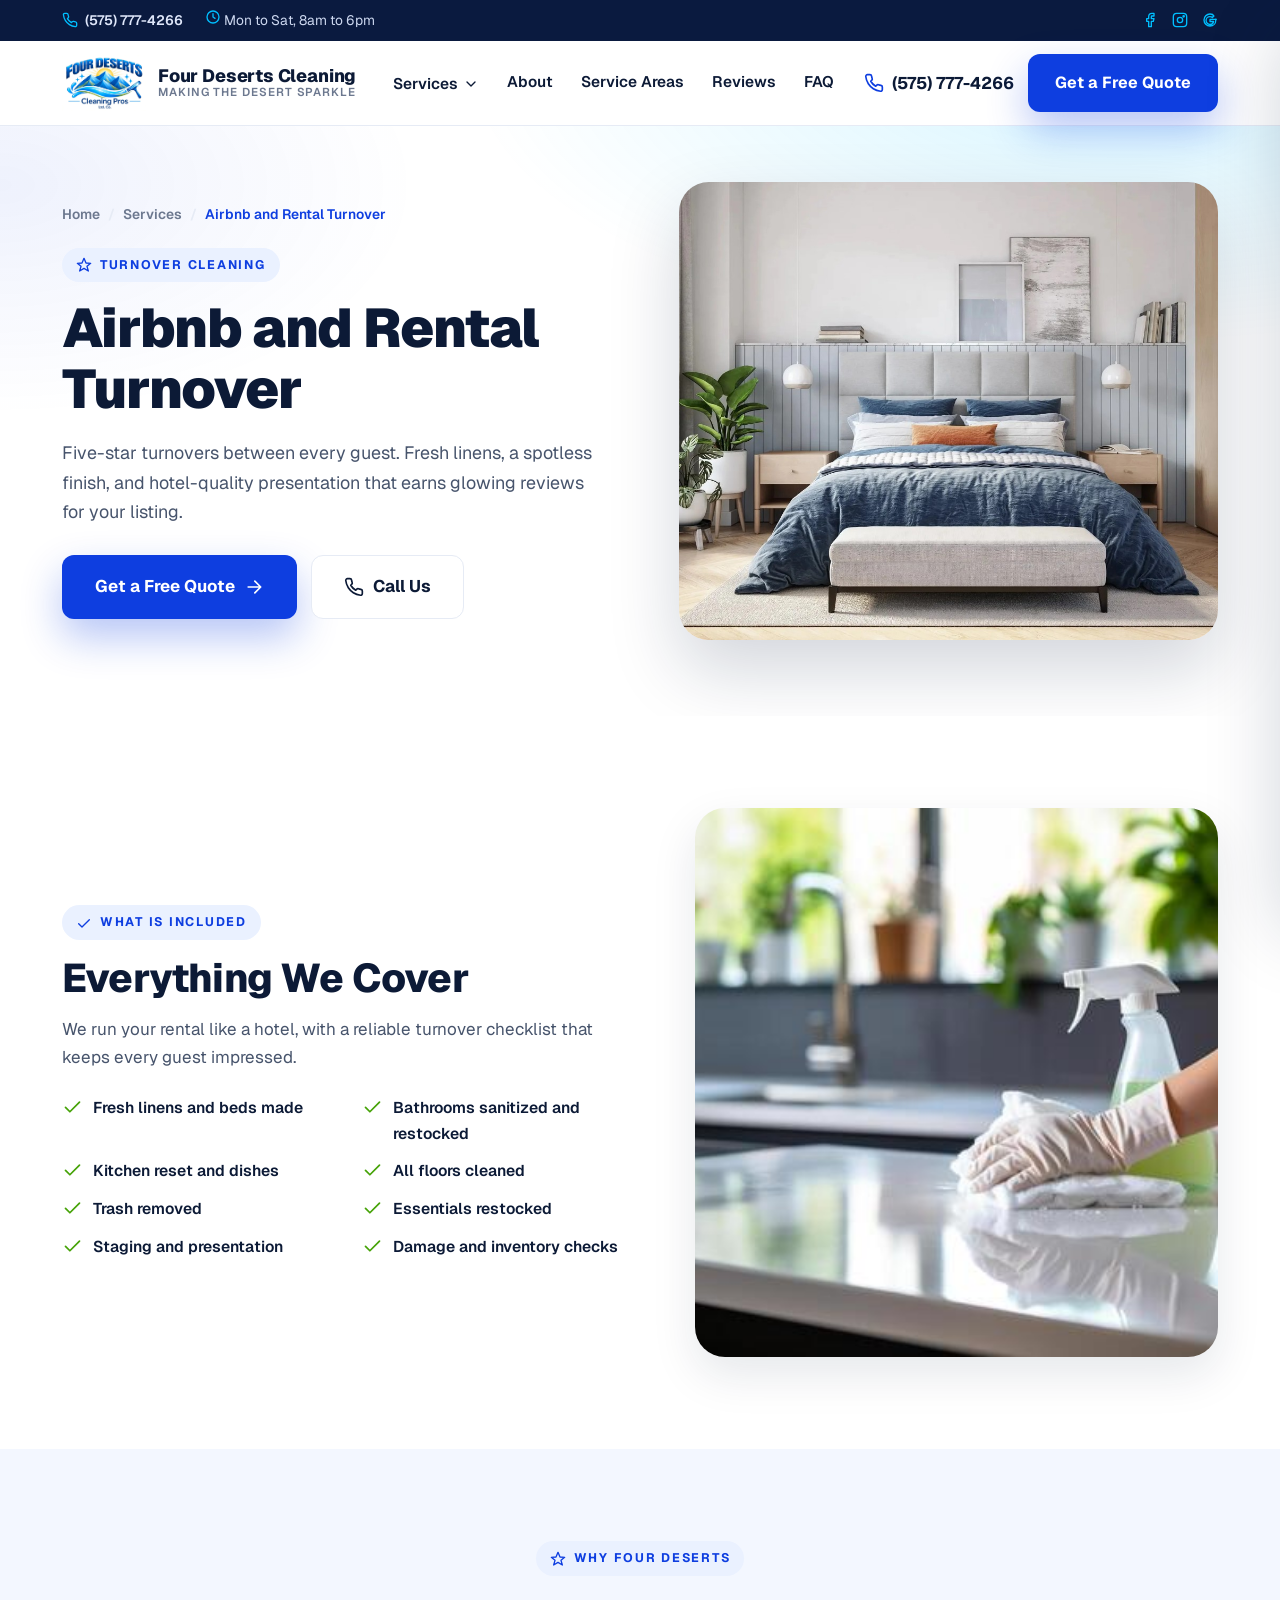
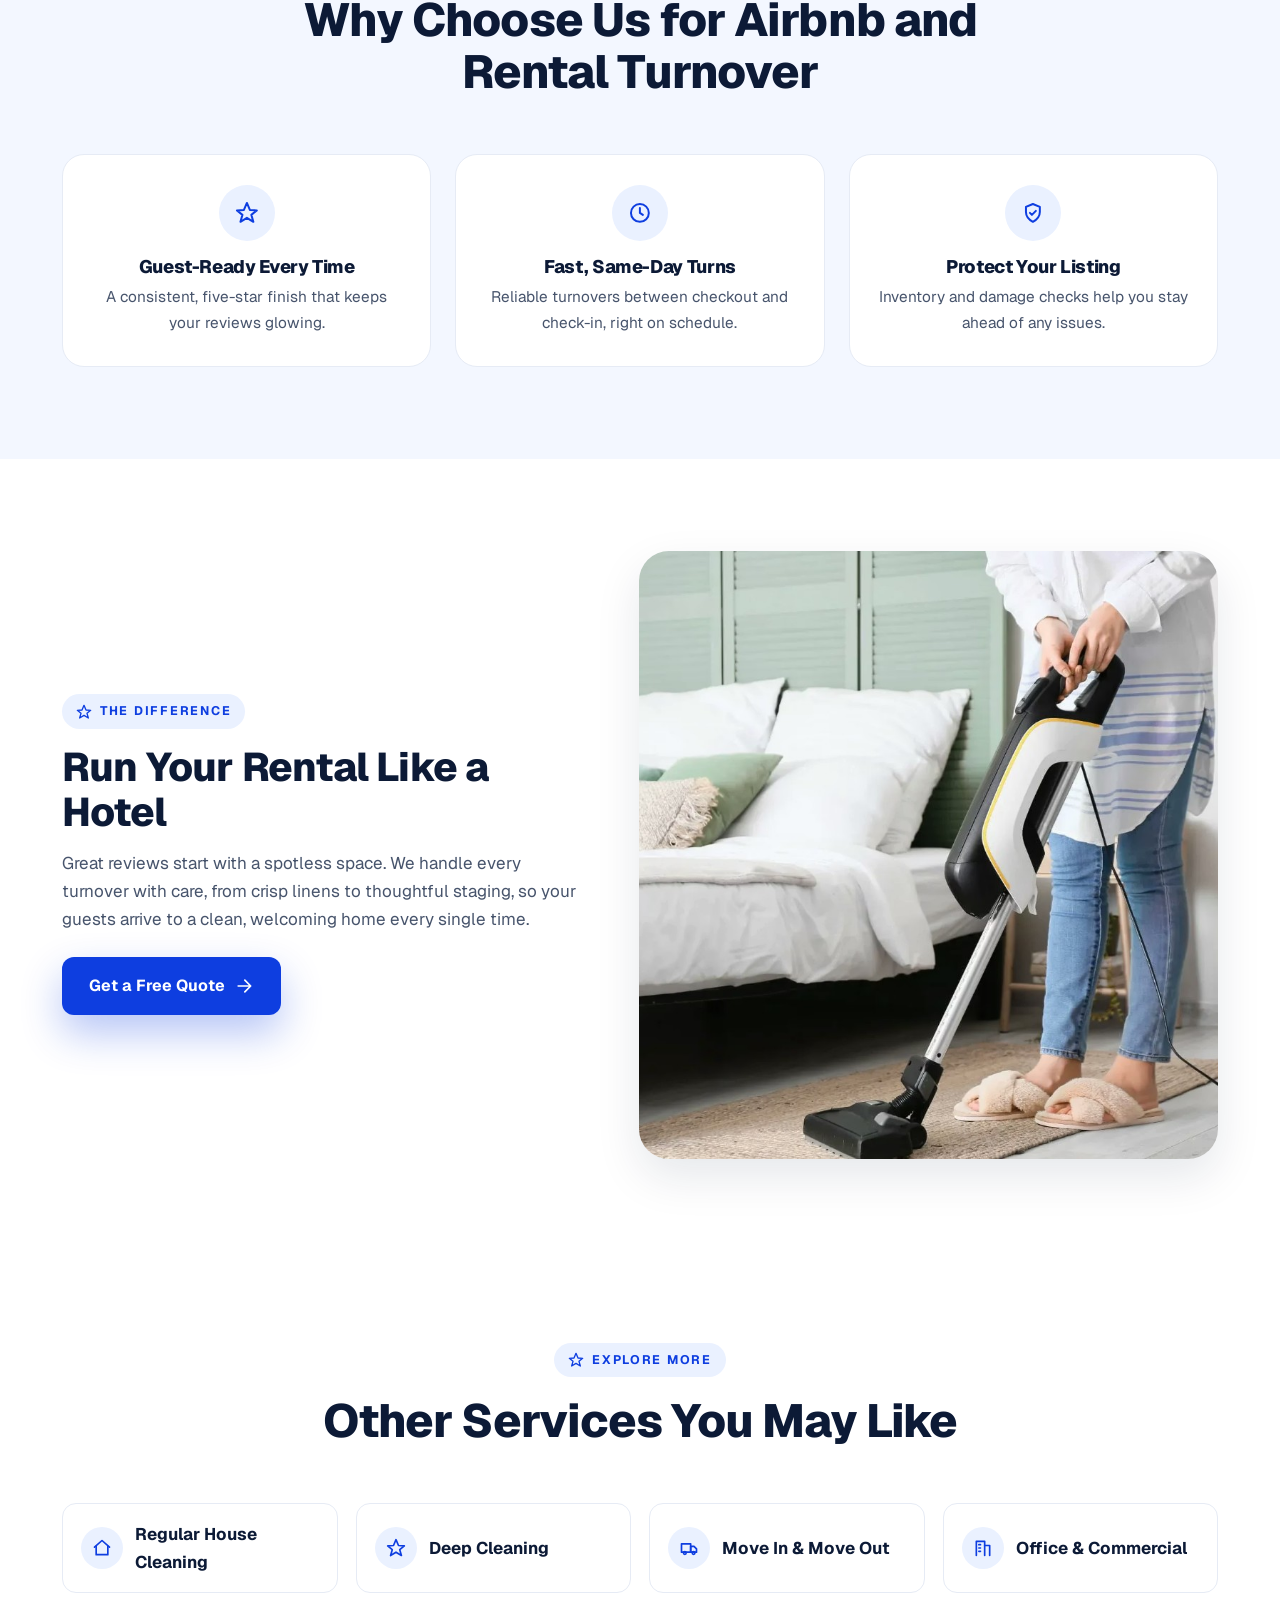
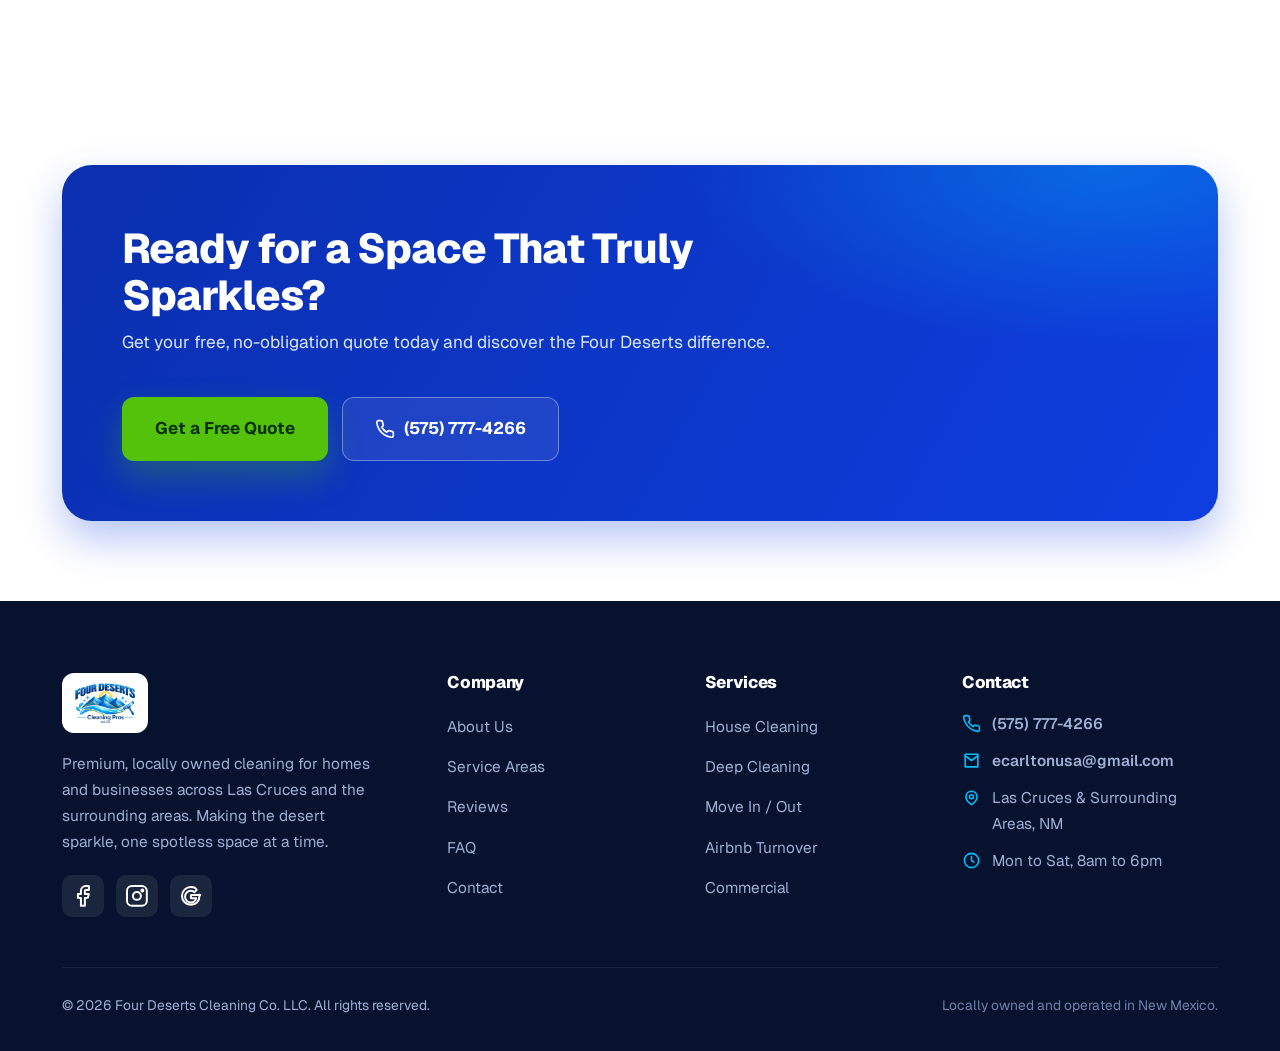
==== services/airbnb-turnover.html @ bffae796 "Add individual service pages with nav dropdown and mobile submenu" ====
<!DOCTYPE html>
<html lang="en">
<head>
  <meta charset="utf-8" />
  <meta name="viewport" content="width=device-width, initial-scale=1.0" />
  <title>Airbnb & Rental Turnover Cleaning in Las Cruces, NM | Four Deserts Cleaning Co.</title>
  <meta name="description" content="Five-star Airbnb and rental turnover cleaning in Las Cruces and surrounding areas. Fresh linens, hotel-quality finish, and fast turns. Get a free quote today." />
  <meta name="robots" content="index, follow" />
  <meta name="theme-color" content="#0e3ee0" />
  <link rel="canonical" href="https://fourdesertscleaning.com/services/airbnb-turnover.html" />

  <meta property="og:type" content="website" />
  <meta property="og:site_name" content="Four Deserts Cleaning Co. LLC" />
  <meta property="og:title" content="Airbnb and Rental Turnover | Four Deserts Cleaning Co." />
  <meta property="og:description" content="Five-star Airbnb and rental turnover cleaning in Las Cruces and surrounding areas. Fresh linens, hotel-quality finish, and fast turns. Get a free quote today." />
  <meta property="og:url" content="https://fourdesertscleaning.com/services/airbnb-turnover.html" />
  <meta property="og:image" content="https://fourdesertscleaning.com/assets/images/hero-bedroom.jpg" />
  <meta name="twitter:card" content="summary_large_image" />
  <meta name="twitter:title" content="Airbnb and Rental Turnover | Four Deserts Cleaning Co." />
  <meta name="twitter:description" content="Five-star Airbnb and rental turnover cleaning in Las Cruces and surrounding areas. Fresh linens, hotel-quality finish, and fast turns. Get a free quote today." />
  <meta name="twitter:image" content="https://fourdesertscleaning.com/assets/images/hero-bedroom.jpg" />

  <link rel="icon" type="image/jpeg" href="../assets/images/logo.jpg" />
  <link rel="apple-touch-icon" href="../assets/images/logo.jpg" />
  <link rel="preconnect" href="https://fonts.googleapis.com" />
  <link rel="preconnect" href="https://fonts.gstatic.com" crossorigin />
  <link href="https://fonts.googleapis.com/css2?family=Geist:wght@400;500;600;700;800;900&display=swap" rel="stylesheet" />
  <link rel="stylesheet" href="../assets/css/styles.css" />

  <script type="application/ld+json">
  {
    "@context": "https://schema.org",
    "@type": "Service",
    "serviceType": "Airbnb and Rental Turnover",
    "provider": {
      "@type": "HomeAndConstructionBusiness",
      "name": "Four Deserts Cleaning Co. LLC",
      "telephone": "+1-575-777-4266",
      "email": "ecarltonusa@gmail.com",
      "areaServed": "Las Cruces, NM"
    },
    "areaServed": { "@type": "City", "name": "Las Cruces" },
    "description": "Five-star Airbnb and rental turnover cleaning in Las Cruces and surrounding areas. Fresh linens, hotel-quality finish, and fast turns. Get a free quote today."
  }
  </script>
</head>

<body>
  <div class="topbar">
    <div class="container">
      <div class="topbar-left">
        <a href="tel:+15757774266" aria-label="Call Four Deserts Cleaning"><svg class="svg-icon" viewBox="0 0 24 24"><path d="M22 16.92v3a2 2 0 0 1-2.18 2 19.79 19.79 0 0 1-8.63-3.07 19.5 19.5 0 0 1-6-6 19.79 19.79 0 0 1-3.07-8.67A2 2 0 0 1 4.11 2h3a2 2 0 0 1 2 1.72c.13.96.36 1.9.7 2.81a2 2 0 0 1-.45 2.11L8.09 9.91a16 16 0 0 0 6 6l1.27-1.27a2 2 0 0 1 2.11-.45c.9.34 1.85.57 2.81.7A2 2 0 0 1 22 16.92z"/></svg><span>(575) 777-4266</span></a>
        <span class="topbar-hours"><svg class="svg-icon" viewBox="0 0 24 24"><circle cx="12" cy="12" r="9"/><path d="M12 7v5l3 2"/></svg> Mon to Sat, 8am to 6pm</span>
      </div>
      <div class="topbar-socials">
        <a href="https://www.facebook.com/" target="_blank" rel="noopener" aria-label="Facebook"><svg class="svg-icon" fill="currentColor" stroke="none" viewBox="0 0 24 24"><path d="M18 2h-3a5 5 0 0 0-5 5v3H7v4h3v8h4v-8h3l1-4h-4V7a1 1 0 0 1 1-1h3z"/></svg></a>
        <a href="https://www.instagram.com/" target="_blank" rel="noopener" aria-label="Instagram"><svg class="svg-icon" viewBox="0 0 24 24" fill="currentColor" stroke="none"><rect x="2" y="2" width="20" height="20" rx="5" fill="none" stroke="currentColor"/><circle cx="12" cy="12" r="4" fill="none" stroke="currentColor"/><circle cx="17.5" cy="6.5" r="1"/></svg></a>
        <a href="https://www.google.com/" target="_blank" rel="noopener" aria-label="Google"><svg class="svg-icon" viewBox="0 0 24 24" fill="currentColor" stroke="none"><path d="M21.35 11.1H12v3.2h5.35c-.25 1.5-1.75 4.4-5.35 4.4a5.9 5.9 0 0 1 0-11.8c1.7 0 2.85.72 3.5 1.35l2.4-2.3C16.9 3.9 14.7 3 12 3a9 9 0 1 0 0 18c5.2 0 8.65-3.65 8.65-8.8 0-.6-.07-1.05-.15-1.5z"/></svg></a>
      </div>
    </div>
  </div>

  <header class="header">
    <div class="container">
      <a href="../index.html" class="brand" aria-label="Four Deserts Cleaning Co. home">
        <img src="../assets/images/logo.jpg" alt="Four Deserts Cleaning Co. logo" />
        <span class="brand-text">
          <strong>Four Deserts Cleaning</strong>
          <span>Making the Desert Sparkle</span>
        </span>
      </a>
      <nav class="nav" aria-label="Primary">
        <div class="nav-links">
          <div class="nav-item has-dropdown">
            <button class="nav-dd-toggle" aria-haspopup="true" aria-expanded="false">Services <svg class="svg-icon" viewBox="0 0 24 24"><path d="m6 9 6 6 6-6"/></svg></button>
            <div class="nav-dropdown" role="menu">
              <a href="house-cleaning.html"><span class="dd-ic"><svg class="svg-icon" viewBox="0 0 24 24"><path d="M3 11l9-8 9 8"/><path d="M5 10v10h14V10"/></svg></span>Regular House Cleaning</a>
              <a href="deep-cleaning.html"><span class="dd-ic"><svg class="svg-icon" viewBox="0 0 24 24"><path d="M12 2 15 9l7 .5-5.5 4.5 2 7L12 17l-6.5 4 2-7L2 9.5 9 9z"/></svg></span>Deep Cleaning</a>
              <a href="move-in-out.html"><span class="dd-ic"><svg class="svg-icon" viewBox="0 0 24 24"><path d="M3 7h11v10H3z"/><path d="M14 10h4l3 3v4h-7z"/><circle cx="7" cy="18" r="1.6"/><circle cx="17.5" cy="18" r="1.6"/></svg></span>Move In &amp; Move Out</a>
              <a href="commercial-cleaning.html"><span class="dd-ic"><svg class="svg-icon" viewBox="0 0 24 24"><path d="M4 21V4h10v17"/><path d="M14 9h6v12"/><path d="M7 8h2M7 12h2M7 16h2"/></svg></span>Office &amp; Commercial</a>
              <a href="airbnb-turnover.html"><span class="dd-ic"><svg class="svg-icon" viewBox="0 0 24 24"><circle cx="8" cy="8" r="4"/><path d="m11 11 9 9"/><path d="m16 16 2-2 3 3-2 2z"/></svg></span>Airbnb &amp; Rental Turnover</a>
              <a href="janitorial.html"><span class="dd-ic"><svg class="svg-icon" viewBox="0 0 24 24"><path d="M10 2h4v5h-4z"/><path d="M9 7h6l1 6H8z"/><path d="M8 13h8v9H8z"/></svg></span>Janitorial Services</a>
              <a href="post-construction.html"><span class="dd-ic"><svg class="svg-icon" viewBox="0 0 24 24"><path d="M3 21h18"/><path d="M5 21V10l7-4 7 4v11"/><path d="M9 21v-6h6v6"/></svg></span>Post-Construction</a>
              <a href="../index.html#services" class="dd-all">View All Services <svg class="svg-icon" viewBox="0 0 24 24"><path d="M5 12h14M13 5l7 7-7 7"/></svg></a>
            </div>
          </div>
          <a href="../index.html#about">About</a>
          <a href="../index.html#areas">Service Areas</a>
          <a href="../index.html#reviews">Reviews</a>
          <a href="../index.html#faq">FAQ</a>
        </div>
        <div class="nav-cta">
          <a href="tel:+15757774266" class="nav-phone"><svg class="svg-icon" viewBox="0 0 24 24"><path d="M22 16.92v3a2 2 0 0 1-2.18 2 19.79 19.79 0 0 1-8.63-3.07 19.5 19.5 0 0 1-6-6 19.79 19.79 0 0 1-3.07-8.67A2 2 0 0 1 4.11 2h3a2 2 0 0 1 2 1.72c.13.96.36 1.9.7 2.81a2 2 0 0 1-.45 2.11L8.09 9.91a16 16 0 0 0 6 6l1.27-1.27a2 2 0 0 1 2.11-.45c.9.34 1.85.57 2.81.7A2 2 0 0 1 22 16.92z"/></svg> (575) 777-4266</a>
          <a href="../index.html#contact" class="btn btn-primary">Get a Free Quote</a>
          <button class="menu-toggle" id="menuToggle" aria-label="Open menu" aria-expanded="false"><svg class="svg-icon" viewBox="0 0 24 24"><path d="M3 6h18M3 12h18M3 18h18"/></svg></button>
        </div>
      </nav>
    </div>
  </header>

  <div class="drawer-backdrop" id="drawerBackdrop"></div>
  <aside class="drawer" id="drawer" aria-label="Mobile navigation">
    <div class="drawer-head">
      <span class="brand-text"><strong>Four Deserts</strong><span>Cleaning Co.</span></span>
      <button class="drawer-close" id="drawerClose" aria-label="Close menu"><svg class="svg-icon" viewBox="0 0 24 24"><path d="M18 6 6 18M6 6l12 12"/></svg></button>
    </div>
    <div class="drawer-group">
      <button class="drawer-sub-toggle" aria-expanded="false">Services <svg class="svg-icon" viewBox="0 0 24 24"><path d="m6 9 6 6 6-6"/></svg></button>
      <div class="drawer-sub">
        <a href="house-cleaning.html">Regular House Cleaning</a>
        <a href="deep-cleaning.html">Deep Cleaning</a>
        <a href="move-in-out.html">Move In &amp; Move Out</a>
        <a href="commercial-cleaning.html">Office &amp; Commercial</a>
        <a href="airbnb-turnover.html">Airbnb &amp; Rental Turnover</a>
        <a href="janitorial.html">Janitorial Services</a>
        <a href="post-construction.html">Post-Construction</a>
        <a href="../index.html#services">View All Services</a>
      </div>
    </div>
    <a class="drawer-link" href="../index.html#about">About Us</a>
    <a class="drawer-link" href="../index.html#areas">Service Areas</a>
    <a class="drawer-link" href="../index.html#reviews">Reviews</a>
    <a class="drawer-link" href="../index.html#faq">FAQ</a>
    <a class="drawer-link" href="../index.html#contact">Contact</a>
    <a href="../index.html#contact" class="btn btn-primary drawer-link-cta">Get a Free Quote</a>
    <div class="drawer-contact">Call us anytime:<br /><a href="tel:+15757774266">(575) 777-4266</a></div>
  </aside>

  <section class="svc-hero">
    <div class="container svc-hero-grid">
      <div class="svc-hero-copy reveal">
        <nav class="breadcrumb" aria-label="Breadcrumb">
          <a href="../index.html">Home</a>
          <span class="sep">/</span>
          <a href="../index.html#services">Services</a>
          <span class="sep">/</span>
          <span class="current">Airbnb and Rental Turnover</span>
        </nav>
        <span class="eyebrow"><svg class="svg-icon" viewBox="0 0 24 24"><path d="M12 2 15 9l7 .5-5.5 4.5 2 7L12 17l-6.5 4 2-7L2 9.5 9 9z"/></svg> Turnover Cleaning</span>
        <h1>Airbnb and Rental Turnover</h1>
        <p class="lead">Five-star turnovers between every guest. Fresh linens, a spotless finish, and hotel-quality presentation that earns glowing reviews for your listing.</p>
        <div class="svc-hero-actions">
          <a href="../index.html#contact" class="btn btn-primary btn-lg">Get a Free Quote <svg class="svg-icon" viewBox="0 0 24 24"><path d="M5 12h14M13 5l7 7-7 7"/></svg></a>
          <a href="tel:+15757774266" class="btn btn-ghost btn-lg"><svg class="svg-icon" viewBox="0 0 24 24"><path d="M22 16.92v3a2 2 0 0 1-2.18 2 19.79 19.79 0 0 1-8.63-3.07 19.5 19.5 0 0 1-6-6 19.79 19.79 0 0 1-3.07-8.67A2 2 0 0 1 4.11 2h3a2 2 0 0 1 2 1.72c.13.96.36 1.9.7 2.81a2 2 0 0 1-.45 2.11L8.09 9.91a16 16 0 0 0 6 6l1.27-1.27a2 2 0 0 1 2.11-.45c.9.34 1.85.57 2.81.7A2 2 0 0 1 22 16.92z"/></svg> Call Us</a>
        </div>
      </div>
      <div class="svc-hero-media reveal">
        <span class="hero-glow" aria-hidden="true"></span>
        <img src="../assets/images/hero-bedroom.jpg" alt="Guest-ready bedroom with fresh linens" width="720" height="600" />
      </div>
    </div>
  </section>

  <section class="section">
    <div class="container included-grid">
      <div class="included-copy reveal">
        <span class="eyebrow"><svg class="svg-icon" viewBox="0 0 24 24"><path d="M20 7 9 18l-5-5"/></svg> What Is Included</span>
        <h2>Everything We Cover</h2>
        <p>We run your rental like a hotel, with a reliable turnover checklist that keeps every guest impressed.</p>
        <ul class="checklist">
            <li><svg class="svg-icon" viewBox="0 0 24 24"><path d="M20 7 9 18l-5-5"/></svg>Fresh linens and beds made</li>
            <li><svg class="svg-icon" viewBox="0 0 24 24"><path d="M20 7 9 18l-5-5"/></svg>Bathrooms sanitized and restocked</li>
            <li><svg class="svg-icon" viewBox="0 0 24 24"><path d="M20 7 9 18l-5-5"/></svg>Kitchen reset and dishes</li>
            <li><svg class="svg-icon" viewBox="0 0 24 24"><path d="M20 7 9 18l-5-5"/></svg>All floors cleaned</li>
            <li><svg class="svg-icon" viewBox="0 0 24 24"><path d="M20 7 9 18l-5-5"/></svg>Trash removed</li>
            <li><svg class="svg-icon" viewBox="0 0 24 24"><path d="M20 7 9 18l-5-5"/></svg>Essentials restocked</li>
            <li><svg class="svg-icon" viewBox="0 0 24 24"><path d="M20 7 9 18l-5-5"/></svg>Staging and presentation</li>
            <li><svg class="svg-icon" viewBox="0 0 24 24"><path d="M20 7 9 18l-5-5"/></svg>Damage and inventory checks</li>
        </ul>
      </div>
      <div class="included-media reveal">
        <img src="../assets/images/cleaning-kitchen.jpg" alt="Spotless kitchen ready for the next guest" loading="lazy" />
      </div>
    </div>
  </section>

  <section class="section bg-soft">
    <div class="container">
      <div class="section-head reveal">
        <span class="eyebrow"><svg class="svg-icon" viewBox="0 0 24 24"><path d="M12 2 15 9l7 .5-5.5 4.5 2 7L12 17l-6.5 4 2-7L2 9.5 9 9z"/></svg> Why Four Deserts</span>
        <h2 class="title">Why Choose Us for Airbnb and Rental Turnover</h2>
      </div>
      <div class="svc-benefits">
        <div class="svc-benefit reveal">
          <span class="icon-circle"><svg class="svg-icon" viewBox="0 0 24 24"><path d="M12 2 15 9l7 .5-5.5 4.5 2 7L12 17l-6.5 4 2-7L2 9.5 9 9z"/></svg></span>
          <h4>Guest-Ready Every Time</h4>
          <p>A consistent, five-star finish that keeps your reviews glowing.</p>
        </div>
        <div class="svc-benefit reveal">
          <span class="icon-circle"><svg class="svg-icon" viewBox="0 0 24 24"><circle cx="12" cy="12" r="9"/><path d="M12 7v5l3 2"/></svg></span>
          <h4>Fast, Same-Day Turns</h4>
          <p>Reliable turnovers between checkout and check-in, right on schedule.</p>
        </div>
        <div class="svc-benefit reveal">
          <span class="icon-circle"><svg class="svg-icon" viewBox="0 0 24 24"><path d="M12 3l7 3v5c0 5-3.5 8-7 10-3.5-2-7-5-7-10V6z"/><path d="M9 12l2 2 4-4"/></svg></span>
          <h4>Protect Your Listing</h4>
          <p>Inventory and damage checks help you stay ahead of any issues.</p>
        </div>
      </div>
    </div>
  </section>

  <section class="section">
    <div class="container included-grid reverse">
      <div class="included-media reveal">
        <img src="../assets/images/house-cleaning.jpg" alt="Freshly staged and cleaned rental interior" loading="lazy" />
      </div>
      <div class="included-copy reveal">
        <span class="eyebrow"><svg class="svg-icon" viewBox="0 0 24 24"><path d="M12 2 15 9l7 .5-5.5 4.5 2 7L12 17l-6.5 4 2-7L2 9.5 9 9z"/></svg> The Difference</span>
        <h2>Run Your Rental Like a Hotel</h2>
        <p>Great reviews start with a spotless space. We handle every turnover with care, from crisp linens to thoughtful staging, so your guests arrive to a clean, welcoming home every single time.</p>
        <div class="svc-hero-actions">
          <a href="../index.html#contact" class="btn btn-primary">Get a Free Quote <svg class="svg-icon" viewBox="0 0 24 24"><path d="M5 12h14M13 5l7 7-7 7"/></svg></a>
        </div>
      </div>
    </div>
  </section>

  <section class="section">
    <div class="container">
      <div class="section-head reveal">
        <span class="eyebrow"><svg class="svg-icon" viewBox="0 0 24 24"><path d="M12 2 15 9l7 .5-5.5 4.5 2 7L12 17l-6.5 4 2-7L2 9.5 9 9z"/></svg> Explore More</span>
        <h2 class="title">Other Services You May Like</h2>
      </div>
      <div class="related-grid">
        <a class="related-card" href="house-cleaning.html"><span class="icon-circle"><svg class="svg-icon" viewBox="0 0 24 24"><path d="M3 11l9-8 9 8"/><path d="M5 10v10h14V10"/></svg></span>Regular House Cleaning</a>
        <a class="related-card" href="deep-cleaning.html"><span class="icon-circle"><svg class="svg-icon" viewBox="0 0 24 24"><path d="M12 2 15 9l7 .5-5.5 4.5 2 7L12 17l-6.5 4 2-7L2 9.5 9 9z"/></svg></span>Deep Cleaning</a>
        <a class="related-card" href="move-in-out.html"><span class="icon-circle"><svg class="svg-icon" viewBox="0 0 24 24"><path d="M3 7h11v10H3z"/><path d="M14 10h4l3 3v4h-7z"/><circle cx="7" cy="18" r="1.6"/><circle cx="17.5" cy="18" r="1.6"/></svg></span>Move In &amp; Move Out</a>
        <a class="related-card" href="commercial-cleaning.html"><span class="icon-circle"><svg class="svg-icon" viewBox="0 0 24 24"><path d="M4 21V4h10v17"/><path d="M14 9h6v12"/><path d="M7 8h2M7 12h2M7 16h2"/></svg></span>Office &amp; Commercial</a>
      </div>
    </div>
  </section>

  <section class="cta">
    <div class="container">
      <div class="cta-inner reveal">
        <div>
          <h2>Ready for a Space That Truly Sparkles?</h2>
          <p>Get your free, no-obligation quote today and discover the Four Deserts difference.</p>
        </div>
        <div class="cta-actions">
          <a href="../index.html#contact" class="btn btn-green btn-lg">Get a Free Quote</a>
          <a href="tel:+15757774266" class="btn btn-outline-light btn-lg"><svg class="svg-icon" viewBox="0 0 24 24"><path d="M22 16.92v3a2 2 0 0 1-2.18 2 19.79 19.79 0 0 1-8.63-3.07 19.5 19.5 0 0 1-6-6 19.79 19.79 0 0 1-3.07-8.67A2 2 0 0 1 4.11 2h3a2 2 0 0 1 2 1.72c.13.96.36 1.9.7 2.81a2 2 0 0 1-.45 2.11L8.09 9.91a16 16 0 0 0 6 6l1.27-1.27a2 2 0 0 1 2.11-.45c.9.34 1.85.57 2.81.7A2 2 0 0 1 22 16.92z"/></svg> (575) 777-4266</a>
        </div>
      </div>
    </div>
  </section>

  <footer class="footer">
    <div class="container">
      <div class="footer-grid">
        <div class="footer-brand">
          <img src="../assets/images/logo.jpg" alt="Four Deserts Cleaning Co. logo" />
          <p>Premium, locally owned cleaning for homes and businesses across Las Cruces and the surrounding areas. Making the desert sparkle, one spotless space at a time.</p>
          <div class="footer-socials">
            <a href="https://www.facebook.com/" target="_blank" rel="noopener" aria-label="Facebook"><svg class="svg-icon" viewBox="0 0 24 24" fill="currentColor" stroke="none"><path d="M18 2h-3a5 5 0 0 0-5 5v3H7v4h3v8h4v-8h3l1-4h-4V7a1 1 0 0 1 1-1h3z"/></svg></a>
            <a href="https://www.instagram.com/" target="_blank" rel="noopener" aria-label="Instagram"><svg class="svg-icon" viewBox="0 0 24 24" fill="currentColor" stroke="none"><rect x="2" y="2" width="20" height="20" rx="5" fill="none" stroke="currentColor"/><circle cx="12" cy="12" r="4" fill="none" stroke="currentColor"/><circle cx="17.5" cy="6.5" r="1"/></svg></a>
            <a href="https://www.google.com/" target="_blank" rel="noopener" aria-label="Google"><svg class="svg-icon" viewBox="0 0 24 24" fill="currentColor" stroke="none"><path d="M21.35 11.1H12v3.2h5.35c-.25 1.5-1.75 4.4-5.35 4.4a5.9 5.9 0 0 1 0-11.8c1.7 0 2.85.72 3.5 1.35l2.4-2.3C16.9 3.9 14.7 3 12 3a9 9 0 1 0 0 18c5.2 0 8.65-3.65 8.65-8.8 0-.6-.07-1.05-.15-1.5z"/></svg></a>
          </div>
        </div>
        <div>
          <h5>Company</h5>
          <ul>
            <li><a href="../index.html#about">About Us</a></li>
            <li><a href="../index.html#areas">Service Areas</a></li>
            <li><a href="../index.html#reviews">Reviews</a></li>
            <li><a href="../index.html#faq">FAQ</a></li>
            <li><a href="../index.html#contact">Contact</a></li>
          </ul>
        </div>
        <div>
          <h5>Services</h5>
          <ul>
            <li><a href="house-cleaning.html">House Cleaning</a></li>
            <li><a href="deep-cleaning.html">Deep Cleaning</a></li>
            <li><a href="move-in-out.html">Move In / Out</a></li>
            <li><a href="airbnb-turnover.html">Airbnb Turnover</a></li>
            <li><a href="commercial-cleaning.html">Commercial</a></li>
          </ul>
        </div>
        <div>
          <h5>Contact</h5>
          <ul class="footer-contact">
            <li><svg class="svg-icon" viewBox="0 0 24 24"><path d="M22 16.92v3a2 2 0 0 1-2.18 2 19.79 19.79 0 0 1-8.63-3.07 19.5 19.5 0 0 1-6-6 19.79 19.79 0 0 1-3.07-8.67A2 2 0 0 1 4.11 2h3a2 2 0 0 1 2 1.72c.13.96.36 1.9.7 2.81a2 2 0 0 1-.45 2.11L8.09 9.91a16 16 0 0 0 6 6l1.27-1.27a2 2 0 0 1 2.11-.45c.9.34 1.85.57 2.81.7A2 2 0 0 1 22 16.92z"/></svg><a href="tel:+15757774266">(575) 777-4266</a></li>
            <li><svg class="svg-icon" viewBox="0 0 24 24"><path d="M4 4h16v16H4z"/><path d="m4 6 8 6 8-6"/></svg><a href="mailto:ecarltonusa@gmail.com">ecarltonusa@gmail.com</a></li>
            <li><svg class="svg-icon" viewBox="0 0 24 24"><path d="M12 21s-7-4.5-7-10a7 7 0 0 1 14 0c0 5.5-7 10-7 10z"/><circle cx="12" cy="11" r="2.5"/></svg>Las Cruces &amp; Surrounding Areas, NM</li>
            <li><svg class="svg-icon" viewBox="0 0 24 24"><circle cx="12" cy="12" r="9"/><path d="M12 7v5l3 2"/></svg>Mon to Sat, 8am to 6pm</li>
          </ul>
        </div>
      </div>
      <div class="footer-bottom">
        <p>© <span id="year">2026</span> Four Deserts Cleaning Co. LLC. All rights reserved.</p>
        <p class="made">Locally owned and operated in New Mexico.</p>
      </div>
    </div>
  </footer>

  <script src="../assets/js/main.js" defer></script>
</body>
</html>
---- assets/css/styles.css ----
/* =========================================================
   Four Deserts Cleaning Co. LLC
   Design system + styles
   Font: Geist  |  Brand palette: desert-sky blues + fresh green
   ========================================================= */

:root {
  /* Brand palette */
  --brand: #0e3ee0;         /* primary blue */
  --brand-dark: #0a2fae;
  --sky: #00bfff;           /* accent light blue */
  --green: #54c20a;         /* fresh accent */
  --green-dark: #46a308;

  /* Neutrals (no pure black, no browns/tans) */
  --navy: #0a1a3f;          /* dark sections */
  --navy-2: #0d2350;
  --ink: #0c1a36;           /* headings */
  --body: #47546c;          /* body copy */
  --muted: #6c788f;
  --line: #e6ebf5;
  --bg: #ffffff;
  --bg-soft: #f3f7ff;       /* light blue tint */
  --bg-soft-2: #eaf1ff;
  --star: #ffb703;

  /* Effects */
  --radius: 14px;
  --radius-lg: 22px;
  --radius-xl: 30px;
  --shadow-sm: 0 4px 16px rgba(12, 26, 54, 0.06);
  --shadow: 0 18px 45px rgba(10, 26, 63, 0.10);
  --shadow-lg: 0 30px 70px rgba(10, 26, 63, 0.18);
  --shadow-brand: 0 18px 40px rgba(14, 62, 224, 0.30);

  --container: 1200px;
  --header-h: 84px;

  --font: "Geist", -apple-system, BlinkMacSystemFont, "Segoe UI", Roboto,
    Helvetica, Arial, sans-serif;
}

/* ------------------------- Reset ------------------------- */
*,
*::before,
*::after {
  box-sizing: border-box;
}

* {
  margin: 0;
}

html {
  scroll-behavior: smooth;
  -webkit-text-size-adjust: 100%;
}

body {
  font-family: var(--font);
  color: var(--body);
  background: var(--bg);
  line-height: 1.65;
  font-size: 17px;
  -webkit-font-smoothing: antialiased;
  text-rendering: optimizeLegibility;
  overflow-x: hidden;
}

img {
  max-width: 100%;
  display: block;
  height: auto;
}

a {
  color: inherit;
  text-decoration: none;
}

ul {
  list-style: none;
  padding: 0;
}

h1,
h2,
h3,
h4,
h5 {
  color: var(--ink);
  line-height: 1.12;
  letter-spacing: -0.02em;
  font-weight: 800;
}

section {
  scroll-margin-top: var(--header-h);
}

.svg-icon {
  width: 1.4em;
  height: 1.4em;
  fill: none;
  stroke: currentColor;
  stroke-width: 2;
  stroke-linecap: round;
  stroke-linejoin: round;
  flex-shrink: 0;
}

/* ------------------------- Layout ------------------------ */
.container {
  width: 100%;
  max-width: var(--container);
  margin-inline: auto;
  padding-inline: 22px;
}

.section {
  padding: 92px 0;
}

.section-sm {
  padding: 64px 0;
}

.bg-soft {
  background: var(--bg-soft);
}

.section-head {
  max-width: 680px;
  margin: 0 auto 56px;
  text-align: center;
}

.section-head .eyebrow {
  margin-inline: auto;
}

.eyebrow {
  display: inline-flex;
  align-items: center;
  gap: 8px;
  font-size: 0.78rem;
  font-weight: 700;
  letter-spacing: 0.14em;
  text-transform: uppercase;
  color: var(--brand);
  background: var(--bg-soft-2);
  padding: 7px 14px;
  border-radius: 999px;
}

.eyebrow .svg-icon {
  width: 16px;
  height: 16px;
}

h2.title {
  font-size: clamp(2rem, 4vw, 2.9rem);
  margin: 18px 0 14px;
}

.section-head p {
  font-size: 1.08rem;
  color: var(--muted);
}

.highlight {
  color: var(--brand);
}

/* ------------------------- Buttons ----------------------- */
.btn {
  display: inline-flex;
  align-items: center;
  justify-content: center;
  gap: 9px;
  font-weight: 700;
  font-size: 1rem;
  padding: 15px 26px;
  border-radius: 12px;
  border: 1.5px solid transparent;
  cursor: pointer;
  transition: transform 0.15s ease, box-shadow 0.2s ease,
    background 0.2s ease, color 0.2s ease, border-color 0.2s ease;
  white-space: nowrap;
  font-family: inherit;
}

.btn .svg-icon {
  width: 20px;
  height: 20px;
}

.btn-primary {
  background: var(--brand);
  color: #fff;
  box-shadow: var(--shadow-brand);
}

.btn-primary:hover {
  background: var(--brand-dark);
  transform: translateY(-2px);
}

.btn-green {
  background: var(--green);
  color: #08320a;
  box-shadow: 0 16px 34px rgba(84, 194, 10, 0.28);
}

.btn-green:hover {
  background: var(--green-dark);
  color: #fff;
  transform: translateY(-2px);
}

.btn-ghost {
  background: #fff;
  color: var(--ink);
  border-color: var(--line);
}

.btn-ghost:hover {
  border-color: var(--brand);
  color: var(--brand);
  transform: translateY(-2px);
}

.btn-outline-light {
  background: rgba(255, 255, 255, 0.08);
  color: #fff;
  border-color: rgba(255, 255, 255, 0.35);
}

.btn-outline-light:hover {
  background: #fff;
  color: var(--brand);
}

.btn-lg {
  padding: 17px 32px;
  font-size: 1.06rem;
}

/* ------------------------- Top bar ----------------------- */
.topbar {
  background: var(--navy);
  color: #cdd8f0;
  font-size: 0.86rem;
}

.topbar .container {
  display: flex;
  align-items: center;
  justify-content: space-between;
  gap: 16px;
  padding-block: 9px;
}

.topbar a {
  display: inline-flex;
  align-items: center;
  gap: 7px;
  color: #dfe7fa;
  font-weight: 600;
}

.topbar a:hover {
  color: #fff;
}

.topbar-left {
  display: flex;
  gap: 22px;
  flex-wrap: wrap;
}

.topbar .svg-icon {
  width: 16px;
  height: 16px;
  color: var(--sky);
}

.topbar-socials {
  display: flex;
  gap: 14px;
}

/* ------------------------- Header ------------------------ */
.header {
  position: sticky;
  top: 0;
  z-index: 60;
  background: rgba(255, 255, 255, 0.9);
  backdrop-filter: saturate(180%) blur(14px);
  border-bottom: 1px solid var(--line);
}

.header .container {
  display: flex;
  align-items: center;
  justify-content: space-between;
  height: var(--header-h);
  gap: 20px;
}

.brand {
  display: flex;
  align-items: center;
  gap: 12px;
  flex-shrink: 0;
}

.brand img {
  height: 56px;
  width: auto;
}

.brand-text {
  display: flex;
  flex-direction: column;
  line-height: 1.05;
}

.brand-text strong {
  color: var(--ink);
  font-size: 1.12rem;
  font-weight: 800;
  letter-spacing: -0.01em;
}

.brand-text span {
  font-size: 0.72rem;
  color: var(--muted);
  font-weight: 600;
  letter-spacing: 0.08em;
  text-transform: uppercase;
}

.nav {
  display: flex;
  align-items: center;
  gap: 30px;
}

.nav-links {
  display: flex;
  align-items: center;
  gap: 28px;
}

.nav-links a {
  font-size: 0.96rem;
  font-weight: 600;
  color: var(--ink);
  transition: color 0.15s ease;
}

.nav-links a:hover {
  color: var(--brand);
}

.nav-cta {
  display: flex;
  align-items: center;
  gap: 14px;
}

.nav-phone {
  display: inline-flex;
  align-items: center;
  gap: 8px;
  font-weight: 700;
  color: var(--ink);
}

.nav-phone .svg-icon {
  color: var(--brand);
  width: 20px;
  height: 20px;
}

.menu-toggle {
  display: none;
  background: var(--bg-soft);
  border: 1px solid var(--line);
  border-radius: 12px;
  width: 48px;
  height: 48px;
  align-items: center;
  justify-content: center;
  cursor: pointer;
  color: var(--ink);
}

.menu-toggle .svg-icon {
  width: 26px;
  height: 26px;
}

/* ------------------------- Mobile drawer ----------------- */
.drawer-backdrop {
  position: fixed;
  inset: 0;
  background: rgba(8, 18, 44, 0.55);
  backdrop-filter: blur(3px);
  opacity: 0;
  visibility: hidden;
  transition: opacity 0.25s ease;
  z-index: 70;
}

.drawer-backdrop.open {
  opacity: 1;
  visibility: visible;
}

.drawer {
  position: fixed;
  top: 0;
  right: 0;
  height: 100%;
  width: min(340px, 86vw);
  background: #fff;
  z-index: 80;
  transform: translateX(100%);
  transition: transform 0.3s cubic-bezier(0.4, 0, 0.2, 1);
  padding: 26px 24px;
  display: flex;
  flex-direction: column;
  gap: 6px;
  overflow-y: auto;
  box-shadow: var(--shadow-lg);
}

.drawer.open {
  transform: translateX(0);
}

.drawer-head {
  display: flex;
  align-items: center;
  justify-content: space-between;
  margin-bottom: 18px;
}

.drawer-close {
  background: var(--bg-soft);
  border: 1px solid var(--line);
  border-radius: 10px;
  width: 42px;
  height: 42px;
  display: flex;
  align-items: center;
  justify-content: center;
  cursor: pointer;
  color: var(--ink);
}

.drawer a.drawer-link {
  padding: 15px 6px;
  border-bottom: 1px solid var(--line);
  font-weight: 600;
  font-size: 1.05rem;
  color: var(--ink);
  display: flex;
  align-items: center;
  gap: 10px;
}

.drawer a.drawer-link:hover {
  color: var(--brand);
}

.drawer .btn {
  margin-top: 18px;
}

.drawer-contact {
  margin-top: 20px;
  font-size: 0.95rem;
  color: var(--muted);
}

.drawer-contact a {
  color: var(--brand);
  font-weight: 700;
}

/* ------------------------- Hero -------------------------- */
.hero {
  position: relative;
  background:
    radial-gradient(1200px 500px at 85% -10%, rgba(0, 191, 255, 0.16), transparent 60%),
    radial-gradient(900px 500px at 0% 20%, rgba(14, 62, 224, 0.08), transparent 55%),
    var(--bg);
  padding: 74px 0 88px;
  overflow: hidden;
}

.hero-grid {
  display: grid;
  grid-template-columns: 1.05fr 0.95fr;
  gap: 60px;
  align-items: center;
}

.hero-copy h1 {
  font-size: clamp(2.5rem, 5.2vw, 4rem);
  font-weight: 900;
  margin: 20px 0 20px;
  color: var(--ink);
}

.hero-copy p.lead {
  font-size: 1.16rem;
  color: var(--body);
  max-width: 540px;
  margin-bottom: 30px;
}

.hero-actions {
  display: flex;
  flex-wrap: wrap;
  gap: 14px;
}

.hero-proof {
  display: flex;
  align-items: center;
  gap: 16px;
  margin-top: 32px;
}

.stars {
  display: inline-flex;
  gap: 2px;
  color: var(--star);
}

.stars .svg-icon {
  width: 20px;
  height: 20px;
  fill: var(--star);
  stroke: var(--star);
}

.hero-proof .proof-text {
  font-size: 0.95rem;
  color: var(--muted);
  font-weight: 600;
}

.hero-proof .proof-text strong {
  color: var(--ink);
  display: block;
}

.hero-media {
  position: relative;
}

.hero-media > img {
  width: 100%;
  aspect-ratio: 4 / 4.4;
  object-fit: cover;
  border-radius: var(--radius-xl);
  box-shadow: var(--shadow-lg);
}

.hero-glow {
  position: absolute;
  inset: -8% -6% auto auto;
  width: 60%;
  height: 60%;
  background: radial-gradient(circle, rgba(0, 191, 255, 0.35), transparent 70%);
  filter: blur(30px);
  z-index: -1;
}

.hero-badge {
  position: absolute;
  left: -24px;
  bottom: 34px;
  background: #fff;
  border-radius: 18px;
  padding: 16px 20px;
  box-shadow: var(--shadow);
  display: flex;
  align-items: center;
  gap: 14px;
  max-width: 250px;
}

.hero-badge .icon-circle {
  background: rgba(84, 194, 10, 0.14);
  color: var(--green-dark);
}

.hero-badge small {
  color: var(--muted);
  font-weight: 700;
  text-transform: uppercase;
  letter-spacing: 0.08em;
  font-size: 0.68rem;
}

.hero-badge strong {
  color: var(--ink);
  font-size: 1.02rem;
  display: block;
}

.icon-circle {
  width: 48px;
  height: 48px;
  border-radius: 999px;
  display: flex;
  align-items: center;
  justify-content: center;
  flex-shrink: 0;
}

/* ------------------------- Trust bar --------------------- */
.trustbar {
  background: var(--navy);
  color: #eaf1ff;
  padding: 30px 0;
}

.trustbar .container {
  display: grid;
  grid-template-columns: repeat(5, 1fr);
  gap: 20px;
}

.trust-item {
  display: flex;
  align-items: center;
  gap: 12px;
  justify-content: center;
  text-align: left;
}

.trust-item .svg-icon {
  width: 30px;
  height: 30px;
  color: var(--sky);
}

.trust-item span {
  font-weight: 700;
  font-size: 0.98rem;
  line-height: 1.2;
}

/* ------------------------- Services ---------------------- */
.services-grid {
  display: grid;
  grid-template-columns: repeat(3, 1fr);
  gap: 26px;
}

.service-card {
  background: #fff;
  border: 1px solid var(--line);
  border-radius: var(--radius-lg);
  overflow: hidden;
  display: flex;
  flex-direction: column;
  transition: transform 0.2s ease, box-shadow 0.2s ease,
    border-color 0.2s ease;
}

.service-card:hover {
  transform: translateY(-6px);
  box-shadow: var(--shadow);
  border-color: transparent;
}

.service-media {
  position: relative;
  aspect-ratio: 16 / 10;
  overflow: hidden;
}

.service-media img {
  width: 100%;
  height: 100%;
  object-fit: cover;
  transition: transform 0.5s ease;
}

.service-card:hover .service-media img {
  transform: scale(1.06);
}

.service-media .tag {
  position: absolute;
  top: 14px;
  left: 14px;
  background: rgba(255, 255, 255, 0.95);
  color: var(--brand);
  font-weight: 700;
  font-size: 0.74rem;
  letter-spacing: 0.05em;
  text-transform: uppercase;
  padding: 6px 12px;
  border-radius: 999px;
}

.service-body {
  padding: 24px 24px 26px;
  display: flex;
  flex-direction: column;
  gap: 10px;
  flex: 1;
}

.service-body h3 {
  font-size: 1.24rem;
}

.service-body p {
  color: var(--body);
  font-size: 0.98rem;
  flex: 1;
}

.service-link {
  display: inline-flex;
  align-items: center;
  gap: 6px;
  color: var(--brand);
  font-weight: 700;
  font-size: 0.95rem;
  margin-top: 4px;
}

.service-link .svg-icon {
  width: 18px;
  height: 18px;
  transition: transform 0.2s ease;
}

.service-link:hover .svg-icon {
  transform: translateX(4px);
}

/* ------------------------- About / Why ------------------- */
.why {
  background: var(--navy);
  color: #dbe4fb;
  position: relative;
  overflow: hidden;
}

.why::before {
  content: "";
  position: absolute;
  top: -120px;
  right: -120px;
  width: 380px;
  height: 380px;
  border-radius: 50%;
  background: radial-gradient(circle, rgba(0, 191, 255, 0.22), transparent 70%);
  filter: blur(20px);
}

.why-grid {
  display: grid;
  grid-template-columns: 1fr 1fr;
  gap: 60px;
  align-items: center;
  position: relative;
  z-index: 1;
}

.why h2 {
  color: #fff;
  font-size: clamp(2rem, 4vw, 2.9rem);
}

.why .eyebrow {
  background: rgba(0, 191, 255, 0.14);
  color: var(--sky);
}

.why-lead {
  color: #b9c6e8;
  font-size: 1.08rem;
  margin: 16px 0 34px;
}

.why-features {
  display: flex;
  flex-direction: column;
  gap: 26px;
}

.why-feature {
  display: flex;
  gap: 18px;
}

.why-feature .icon-circle {
  background: var(--brand);
  color: #fff;
}

.why-feature h4 {
  color: #fff;
  font-size: 1.15rem;
  margin-bottom: 5px;
}

.why-feature p {
  color: #aebbdc;
  font-size: 0.98rem;
}

.why-media {
  position: relative;
}

.why-media img {
  width: 100%;
  aspect-ratio: 5 / 5.6;
  object-fit: cover;
  border-radius: var(--radius-xl);
  box-shadow: var(--shadow-lg);
}

.why-stat {
  position: absolute;
  right: -18px;
  bottom: 28px;
  background: var(--green);
  color: #08320a;
  border-radius: 18px;
  padding: 18px 22px;
  box-shadow: 0 20px 40px rgba(84, 194, 10, 0.3);
}

.why-stat strong {
  font-size: 2rem;
  display: block;
  line-height: 1;
  font-weight: 900;
}

.why-stat span {
  font-weight: 700;
  font-size: 0.82rem;
  text-transform: uppercase;
  letter-spacing: 0.06em;
}

/* ------------------------- Process ----------------------- */
.steps {
  display: grid;
  grid-template-columns: repeat(4, 1fr);
  gap: 24px;
  counter-reset: step;
}

.step {
  background: #fff;
  border: 1px solid var(--line);
  border-radius: var(--radius-lg);
  padding: 34px 26px 30px;
  position: relative;
  text-align: center;
}

.step .step-num {
  width: 56px;
  height: 56px;
  margin: 0 auto 18px;
  border-radius: 999px;
  background: var(--bg-soft-2);
  color: var(--brand);
  display: flex;
  align-items: center;
  justify-content: center;
  font-weight: 900;
  font-size: 1.3rem;
}

.step h4 {
  font-size: 1.12rem;
  margin-bottom: 8px;
}

.step p {
  font-size: 0.95rem;
  color: var(--body);
}

/* ------------------------- Areas ------------------------- */
.areas-grid {
  display: grid;
  grid-template-columns: 1fr 1fr;
  gap: 50px;
  align-items: center;
}

.areas-copy .area-list {
  display: grid;
  grid-template-columns: 1fr 1fr;
  gap: 12px 24px;
  margin: 26px 0 30px;
}

.areas-copy .area-list li {
  display: flex;
  align-items: center;
  gap: 10px;
  font-weight: 600;
  color: var(--ink);
}

.areas-copy .area-list .svg-icon {
  color: var(--green-dark);
  width: 20px;
  height: 20px;
}

.areas-media img {
  width: 100%;
  border-radius: var(--radius-xl);
  box-shadow: var(--shadow);
  aspect-ratio: 4 / 3;
  object-fit: cover;
}

/* ------------------------- Testimonials ------------------ */
.reviews-grid {
  display: grid;
  grid-template-columns: repeat(3, 1fr);
  gap: 26px;
}

.review-card {
  background: #fff;
  border: 1px solid var(--line);
  border-radius: var(--radius-lg);
  padding: 30px 28px;
  box-shadow: var(--shadow-sm);
  display: flex;
  flex-direction: column;
  gap: 18px;
}

.review-card .stars .svg-icon {
  width: 18px;
  height: 18px;
}

.review-card blockquote {
  color: var(--ink);
  font-size: 1.02rem;
  line-height: 1.7;
  flex: 1;
}

.review-author {
  display: flex;
  align-items: center;
  gap: 14px;
}

.review-avatar {
  width: 48px;
  height: 48px;
  border-radius: 999px;
  background: linear-gradient(135deg, var(--brand), var(--sky));
  color: #fff;
  display: flex;
  align-items: center;
  justify-content: center;
  font-weight: 800;
  font-size: 1.02rem;
  letter-spacing: 0.02em;
  text-transform: uppercase;
  flex-shrink: 0;
  box-shadow: 0 6px 16px rgba(14, 62, 224, 0.28);
}

.review-author strong {
  display: block;
  color: var(--ink);
}

.review-author > div span {
  font-size: 0.82rem;
  color: var(--muted);
  text-transform: uppercase;
  font-weight: 700;
  letter-spacing: 0.04em;
}

/* ------------------------- FAQ --------------------------- */
.faq-wrap {
  max-width: 820px;
  margin: 0 auto;
}

.faq-item {
  border: 1px solid var(--line);
  border-radius: 14px;
  background: #fff;
  margin-bottom: 14px;
  overflow: hidden;
}

.faq-q {
  width: 100%;
  text-align: left;
  background: none;
  border: none;
  font-family: inherit;
  font-size: 1.06rem;
  font-weight: 700;
  color: var(--ink);
  padding: 20px 22px;
  display: flex;
  align-items: center;
  justify-content: space-between;
  gap: 16px;
  cursor: pointer;
}

.faq-q .svg-icon {
  width: 22px;
  height: 22px;
  color: var(--brand);
  transition: transform 0.25s ease;
  flex-shrink: 0;
}

.faq-item.open .faq-q .svg-icon {
  transform: rotate(45deg);
}

.faq-a {
  max-height: 0;
  overflow: hidden;
  transition: max-height 0.3s ease;
}

.faq-a p {
  padding: 0 22px 20px;
  color: var(--body);
}

/* ------------------------- CTA banner -------------------- */
.cta {
  padding: 80px 0;
}

.cta-inner {
  background:
    radial-gradient(700px 300px at 90% 0%, rgba(0, 191, 255, 0.35), transparent 60%),
    linear-gradient(120deg, var(--brand-dark), var(--brand));
  border-radius: var(--radius-xl);
  padding: 60px;
  color: #fff;
  display: flex;
  align-items: center;
  justify-content: space-between;
  gap: 40px;
  flex-wrap: wrap;
  box-shadow: var(--shadow-brand);
}

.cta-inner h2 {
  color: #fff;
  font-size: clamp(1.8rem, 3.5vw, 2.6rem);
  max-width: 620px;
}

.cta-inner p {
  color: #dbe6ff;
  margin-top: 10px;
  font-size: 1.08rem;
}

.cta-actions {
  display: flex;
  gap: 14px;
  flex-wrap: wrap;
}

/* ------------------------- Contact ----------------------- */
.contact-grid {
  display: grid;
  grid-template-columns: 0.9fr 1.1fr;
  gap: 54px;
  align-items: start;
}

.contact-info .eyebrow {
  margin-bottom: 16px;
}

.contact-info h2 {
  font-size: clamp(2rem, 4vw, 2.7rem);
  margin-bottom: 14px;
}

.contact-info > p {
  color: var(--body);
  margin-bottom: 28px;
  max-width: 440px;
}

.contact-methods {
  display: flex;
  flex-direction: column;
  gap: 18px;
}

.contact-method {
  display: flex;
  align-items: center;
  gap: 16px;
}

.contact-method .icon-circle {
  background: var(--bg-soft-2);
  color: var(--brand);
}

.contact-method small {
  color: var(--muted);
  font-weight: 700;
  text-transform: uppercase;
  letter-spacing: 0.06em;
  font-size: 0.72rem;
}

.contact-method a,
.contact-method span.val {
  color: var(--ink);
  font-weight: 700;
  font-size: 1.06rem;
}

.contact-method a:hover {
  color: var(--brand);
}

.contact-socials {
  display: flex;
  gap: 12px;
  margin-top: 30px;
}

.contact-socials a {
  width: 46px;
  height: 46px;
  border-radius: 12px;
  background: var(--bg-soft-2);
  color: var(--brand);
  display: flex;
  align-items: center;
  justify-content: center;
  transition: background 0.2s ease, color 0.2s ease, transform 0.2s ease;
}

.contact-socials a:hover {
  background: var(--brand);
  color: #fff;
  transform: translateY(-3px);
}

.quote-card {
  background: #fff;
  border: 1px solid var(--line);
  border-radius: var(--radius-xl);
  padding: 38px;
  box-shadow: var(--shadow);
}

.quote-card h3 {
  font-size: 1.5rem;
  margin-bottom: 6px;
}

.quote-card > p {
  color: var(--muted);
  margin-bottom: 24px;
  font-size: 0.98rem;
}

.form-row {
  display: grid;
  grid-template-columns: 1fr 1fr;
  gap: 16px;
}

.field {
  margin-bottom: 16px;
}

.field label {
  display: block;
  font-weight: 700;
  font-size: 0.88rem;
  color: var(--ink);
  margin-bottom: 7px;
}

.field input,
.field select,
.field textarea {
  width: 100%;
  padding: 13px 15px;
  border: 1.5px solid var(--line);
  border-radius: 11px;
  font-family: inherit;
  font-size: 1rem;
  color: var(--ink);
  background: #fff;
  transition: border-color 0.15s ease, box-shadow 0.15s ease;
}

.field textarea {
  resize: vertical;
  min-height: 118px;
}

.field input:focus,
.field select:focus,
.field textarea:focus {
  outline: none;
  border-color: var(--brand);
  box-shadow: 0 0 0 4px rgba(14, 62, 224, 0.12);
}

.quote-card .btn {
  width: 100%;
  margin-top: 6px;
}

.form-note {
  text-align: center;
  font-size: 0.86rem;
  color: var(--muted);
  margin-top: 14px;
}

.form-success {
  display: none;
  background: rgba(84, 194, 10, 0.12);
  border: 1px solid rgba(84, 194, 10, 0.4);
  color: var(--green-dark);
  padding: 14px 16px;
  border-radius: 12px;
  font-weight: 600;
  margin-bottom: 18px;
}

.form-success.show {
  display: block;
}

/* ------------------------- Footer ------------------------ */
.footer {
  background: #06122e;
  color: #9fb0d4;
  padding: 72px 0 34px;
}

.footer-grid {
  display: grid;
  grid-template-columns: 1.6fr 1fr 1fr 1.2fr;
  gap: 44px;
  margin-bottom: 50px;
}

.footer-brand img {
  height: 60px;
  background: #fff;
  border-radius: 12px;
  padding: 8px 10px;
  margin-bottom: 18px;
}

.footer-brand p {
  max-width: 320px;
  font-size: 0.96rem;
  line-height: 1.7;
}

.footer h5 {
  color: #fff;
  font-size: 1.05rem;
  margin-bottom: 20px;
  font-weight: 800;
}

.footer ul li {
  margin-bottom: 12px;
}

.footer ul li a,
.footer-contact li {
  color: #9fb0d4;
  font-size: 0.96rem;
  transition: color 0.15s ease;
}

.footer ul li a:hover {
  color: var(--sky);
}

.footer-contact li {
  display: flex;
  align-items: flex-start;
  gap: 11px;
  margin-bottom: 14px;
}

.footer-contact .svg-icon {
  width: 19px;
  height: 19px;
  color: var(--sky);
  margin-top: 2px;
}

.footer-contact a {
  color: #cdd8f0;
  font-weight: 600;
}

.footer-socials {
  display: flex;
  gap: 12px;
  margin-top: 20px;
}

.footer-socials a {
  width: 42px;
  height: 42px;
  border-radius: 10px;
  background: rgba(255, 255, 255, 0.08);
  display: flex;
  align-items: center;
  justify-content: center;
  color: #fff;
  transition: background 0.2s ease, transform 0.2s ease;
}

.footer-socials a:hover {
  background: var(--brand);
  transform: translateY(-3px);
}

.footer-bottom {
  border-top: 1px solid rgba(255, 255, 255, 0.09);
  padding-top: 26px;
  display: flex;
  justify-content: space-between;
  align-items: center;
  gap: 16px;
  flex-wrap: wrap;
  font-size: 0.86rem;
}

.footer-bottom .made {
  color: #6f81a8;
}

/* ------------------------- Reveal anim ------------------- */
.reveal {
  opacity: 0;
  transform: translateY(26px);
  transition: opacity 0.6s ease, transform 0.6s ease;
}

.reveal.in {
  opacity: 1;
  transform: none;
}

@media (prefers-reduced-motion: reduce) {
  html {
    scroll-behavior: auto;
  }
  .reveal {
    opacity: 1;
    transform: none;
    transition: none;
  }
}

/* ------------------------- Responsive -------------------- */
@media (max-width: 1024px) {
  .hero-grid {
    grid-template-columns: 1fr;
    gap: 44px;
  }
  .hero-media {
    max-width: 520px;
    margin-inline: auto;
    width: 100%;
  }
  .services-grid,
  .reviews-grid {
    grid-template-columns: repeat(2, 1fr);
  }
  .steps {
    grid-template-columns: repeat(2, 1fr);
  }
  .why-grid,
  .areas-grid,
  .contact-grid {
    grid-template-columns: 1fr;
    gap: 44px;
  }
  .footer-grid {
    grid-template-columns: 1fr 1fr;
    gap: 34px;
  }
  .trustbar .container {
    grid-template-columns: repeat(2, 1fr);
    gap: 18px 24px;
  }
}

@media (max-width: 900px) {
  .nav-links,
  .nav-phone {
    display: none;
  }
  .menu-toggle {
    display: flex;
  }
  .nav-cta .btn-primary {
    display: none;
  }
}

@media (max-width: 680px) {
  .section {
    padding: 64px 0;
  }
  body {
    font-size: 16px;
  }
  .topbar-left {
    gap: 14px;
    font-size: 0.8rem;
  }
  .topbar .topbar-hours {
    display: none;
  }
  .services-grid,
  .reviews-grid,
  .steps,
  .areas-copy .area-list,
  .form-row {
    grid-template-columns: 1fr;
  }
  .footer-grid {
    grid-template-columns: 1fr;
    gap: 34px;
  }
  .cta-inner {
    padding: 40px 26px;
    text-align: center;
    justify-content: center;
  }
  .cta-actions {
    justify-content: center;
  }
  .hero-actions .btn,
  .cta-actions .btn {
    flex: 1 1 auto;
  }
  .quote-card {
    padding: 26px 22px;
  }
  .hero-badge {
    left: 12px;
    bottom: 12px;
  }
  .why-stat {
    right: 12px;
  }
  .footer-bottom {
    flex-direction: column;
    text-align: center;
  }
}

@media (max-width: 380px) {
  .brand-text span {
    display: none;
  }
}

/* =========================================================
   Nav dropdown (desktop)
   ========================================================= */
.nav-item {
  position: relative;
}

.nav-item .nav-dd-toggle {
  display: inline-flex;
  align-items: center;
  gap: 5px;
  font-size: 0.96rem;
  font-weight: 600;
  color: var(--ink);
  background: none;
  border: none;
  font-family: inherit;
  cursor: pointer;
  padding: 0;
}

.nav-item .nav-dd-toggle:hover {
  color: var(--brand);
}

.nav-item .nav-dd-toggle .svg-icon {
  width: 16px;
  height: 16px;
  transition: transform 0.2s ease;
}

.nav-item:hover .nav-dd-toggle .svg-icon {
  transform: rotate(180deg);
}

.nav-dropdown {
  position: absolute;
  top: calc(100% + 14px);
  left: 50%;
  transform: translateX(-50%) translateY(8px);
  min-width: 300px;
  background: #fff;
  border: 1px solid var(--line);
  border-radius: 16px;
  box-shadow: var(--shadow);
  padding: 10px;
  opacity: 0;
  visibility: hidden;
  transition: opacity 0.2s ease, transform 0.2s ease, visibility 0.2s ease;
  z-index: 70;
}

/* hover bridge so the menu does not close in the gap */
.nav-item::after {
  content: "";
  position: absolute;
  top: 100%;
  left: 0;
  right: 0;
  height: 16px;
}

.nav-item:hover .nav-dropdown,
.nav-item:focus-within .nav-dropdown {
  opacity: 1;
  visibility: visible;
  transform: translateX(-50%) translateY(0);
}

.nav-dropdown a {
  display: flex;
  align-items: center;
  gap: 12px;
  padding: 11px 13px;
  border-radius: 11px;
  font-size: 0.94rem;
  font-weight: 600;
  color: var(--ink);
  transition: background 0.15s ease, color 0.15s ease;
}

.nav-dropdown a:hover {
  background: var(--bg-soft);
  color: var(--brand);
}

.nav-dropdown a .dd-ic {
  width: 34px;
  height: 34px;
  border-radius: 9px;
  background: var(--bg-soft-2);
  color: var(--brand);
  display: flex;
  align-items: center;
  justify-content: center;
  flex-shrink: 0;
}

.nav-dropdown a .dd-ic .svg-icon {
  width: 18px;
  height: 18px;
}

.nav-dropdown .dd-all {
  margin-top: 6px;
  border-top: 1px solid var(--line);
  border-radius: 0 0 11px 11px;
  color: var(--brand);
  font-weight: 700;
}

/* =========================================================
   Mobile drawer submenu
   ========================================================= */
.drawer-group {
  border-bottom: 1px solid var(--line);
}

.drawer-sub-toggle {
  width: 100%;
  background: none;
  border: none;
  font-family: inherit;
  padding: 15px 6px;
  font-weight: 600;
  font-size: 1.05rem;
  color: var(--ink);
  display: flex;
  align-items: center;
  justify-content: space-between;
  cursor: pointer;
}

.drawer-sub-toggle .svg-icon {
  width: 20px;
  height: 20px;
  color: var(--brand);
  transition: transform 0.25s ease;
}

.drawer-group.open .drawer-sub-toggle .svg-icon {
  transform: rotate(180deg);
}

.drawer-sub {
  max-height: 0;
  overflow: hidden;
  transition: max-height 0.3s ease;
}

.drawer-sub a {
  display: block;
  padding: 12px 6px 12px 18px;
  font-size: 0.98rem;
  font-weight: 600;
  color: var(--body);
}

.drawer-sub a:hover {
  color: var(--brand);
}

/* =========================================================
   Service pages
   ========================================================= */
.svc-hero {
  position: relative;
  background:
    radial-gradient(1100px 460px at 88% -10%, rgba(0, 191, 255, 0.16), transparent 60%),
    radial-gradient(760px 420px at 0% 10%, rgba(14, 62, 224, 0.07), transparent 55%),
    var(--bg);
  padding: 56px 0 76px;
  overflow: hidden;
}

.breadcrumb {
  display: flex;
  align-items: center;
  gap: 8px;
  font-size: 0.86rem;
  font-weight: 600;
  color: var(--muted);
  margin-bottom: 22px;
  flex-wrap: wrap;
}

.breadcrumb a {
  color: var(--muted);
}

.breadcrumb a:hover {
  color: var(--brand);
}

.breadcrumb .sep {
  color: var(--line);
}

.breadcrumb .current {
  color: var(--brand);
}

.svc-hero-grid {
  display: grid;
  grid-template-columns: 1.02fr 0.98fr;
  gap: 56px;
  align-items: center;
}

.svc-hero h1 {
  font-size: clamp(2.2rem, 4.6vw, 3.4rem);
  font-weight: 900;
  margin: 16px 0 18px;
}

.svc-hero p.lead {
  font-size: 1.12rem;
  color: var(--body);
  max-width: 540px;
  margin-bottom: 28px;
}

.svc-hero-actions {
  display: flex;
  flex-wrap: wrap;
  gap: 14px;
}

.svc-hero-media {
  position: relative;
}

.svc-hero-media img {
  width: 100%;
  aspect-ratio: 4 / 3.4;
  object-fit: cover;
  border-radius: var(--radius-xl);
  box-shadow: var(--shadow-lg);
}

.svc-hero-media .hero-glow {
  inset: -8% -6% auto auto;
}

/* Included section */
.included-grid {
  display: grid;
  grid-template-columns: 1.05fr 0.95fr;
  gap: 54px;
  align-items: center;
}

.included-grid.reverse {
  direction: rtl;
}

.included-grid.reverse > * {
  direction: ltr;
}

.included-copy .eyebrow {
  margin-bottom: 16px;
}

.included-copy h2 {
  font-size: clamp(1.8rem, 3.6vw, 2.5rem);
  margin-bottom: 14px;
}

.included-copy > p {
  color: var(--body);
  margin-bottom: 24px;
}

.checklist {
  display: grid;
  grid-template-columns: 1fr 1fr;
  gap: 12px 22px;
}

.checklist li {
  display: flex;
  align-items: flex-start;
  gap: 10px;
  font-weight: 600;
  color: var(--ink);
  font-size: 0.98rem;
}

.checklist .svg-icon {
  width: 21px;
  height: 21px;
  color: var(--green-dark);
  flex-shrink: 0;
  margin-top: 1px;
}

.included-media img {
  width: 100%;
  aspect-ratio: 4 / 4.2;
  object-fit: cover;
  border-radius: var(--radius-xl);
  box-shadow: var(--shadow);
}

/* Benefits */
.svc-benefits {
  display: grid;
  grid-template-columns: repeat(3, 1fr);
  gap: 24px;
}

.svc-benefit {
  background: #fff;
  border: 1px solid var(--line);
  border-radius: var(--radius-lg);
  padding: 30px 26px;
  text-align: center;
}

.svc-benefit .icon-circle {
  margin: 0 auto 16px;
  background: var(--bg-soft-2);
  color: var(--brand);
  width: 56px;
  height: 56px;
}

.svc-benefit h4 {
  font-size: 1.14rem;
  margin-bottom: 8px;
}

.svc-benefit p {
  font-size: 0.96rem;
  color: var(--body);
}

/* Gallery */
.svc-gallery {
  display: grid;
  grid-template-columns: repeat(3, 1fr);
  gap: 22px;
}

.svc-gallery img {
  width: 100%;
  aspect-ratio: 4 / 3;
  object-fit: cover;
  border-radius: var(--radius-lg);
  box-shadow: var(--shadow-sm);
}

/* Related services */
.related-grid {
  display: grid;
  grid-template-columns: repeat(4, 1fr);
  gap: 18px;
}

.related-card {
  display: flex;
  align-items: center;
  gap: 12px;
  background: #fff;
  border: 1px solid var(--line);
  border-radius: 14px;
  padding: 16px 18px;
  font-weight: 700;
  color: var(--ink);
  transition: border-color 0.2s ease, transform 0.2s ease,
    box-shadow 0.2s ease;
}

.related-card:hover {
  border-color: var(--brand);
  transform: translateY(-3px);
  box-shadow: var(--shadow-sm);
  color: var(--brand);
}

.related-card .icon-circle {
  width: 42px;
  height: 42px;
  background: var(--bg-soft-2);
  color: var(--brand);
}

.related-card .icon-circle .svg-icon {
  width: 20px;
  height: 20px;
}

@media (max-width: 1024px) {
  .svc-hero-grid,
  .included-grid {
    grid-template-columns: 1fr;
    gap: 40px;
  }
  .included-grid.reverse {
    direction: ltr;
  }
  .svc-hero-media,
  .included-media {
    max-width: 560px;
    margin-inline: auto;
    width: 100%;
  }
  .svc-benefits,
  .related-grid {
    grid-template-columns: repeat(2, 1fr);
  }
}

@media (max-width: 680px) {
  .svc-gallery,
  .svc-benefits,
  .checklist,
  .related-grid {
    grid-template-columns: 1fr;
  }
  .svc-hero {
    padding: 36px 0 56px;
  }
}
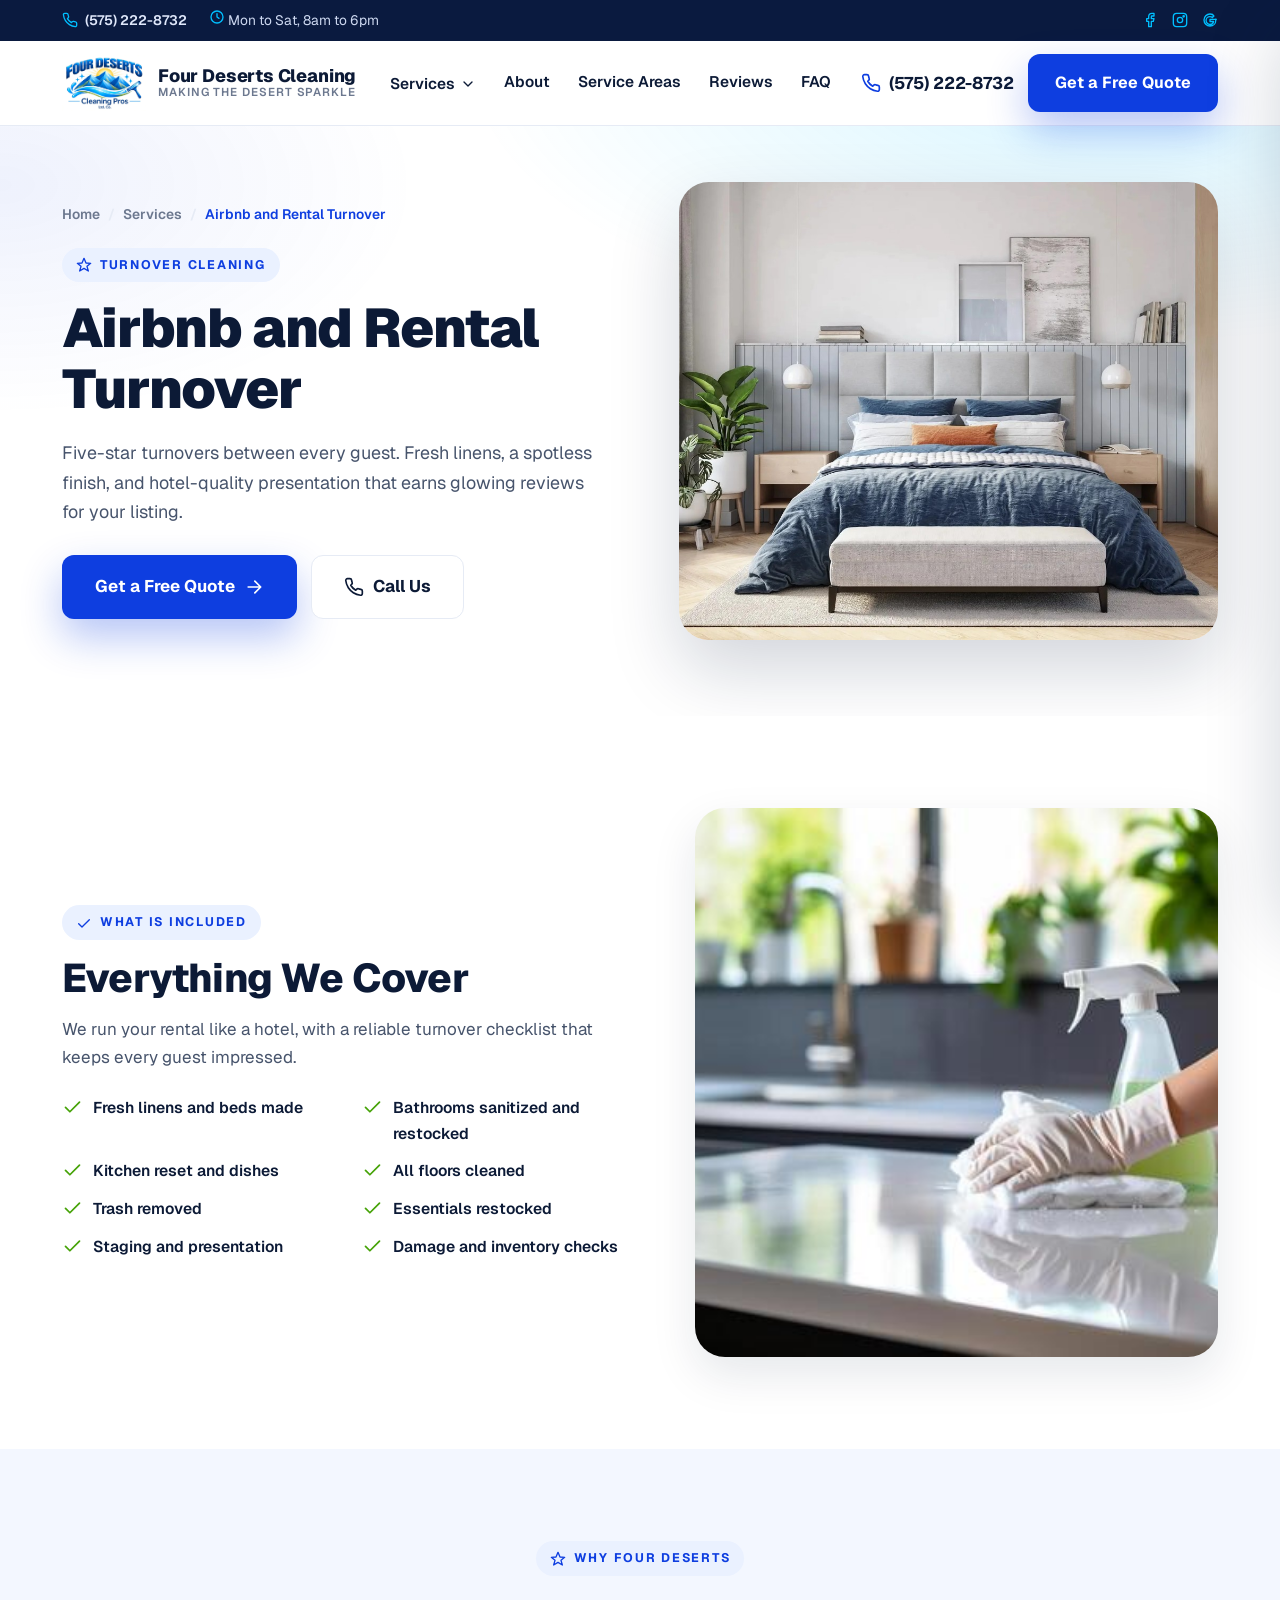
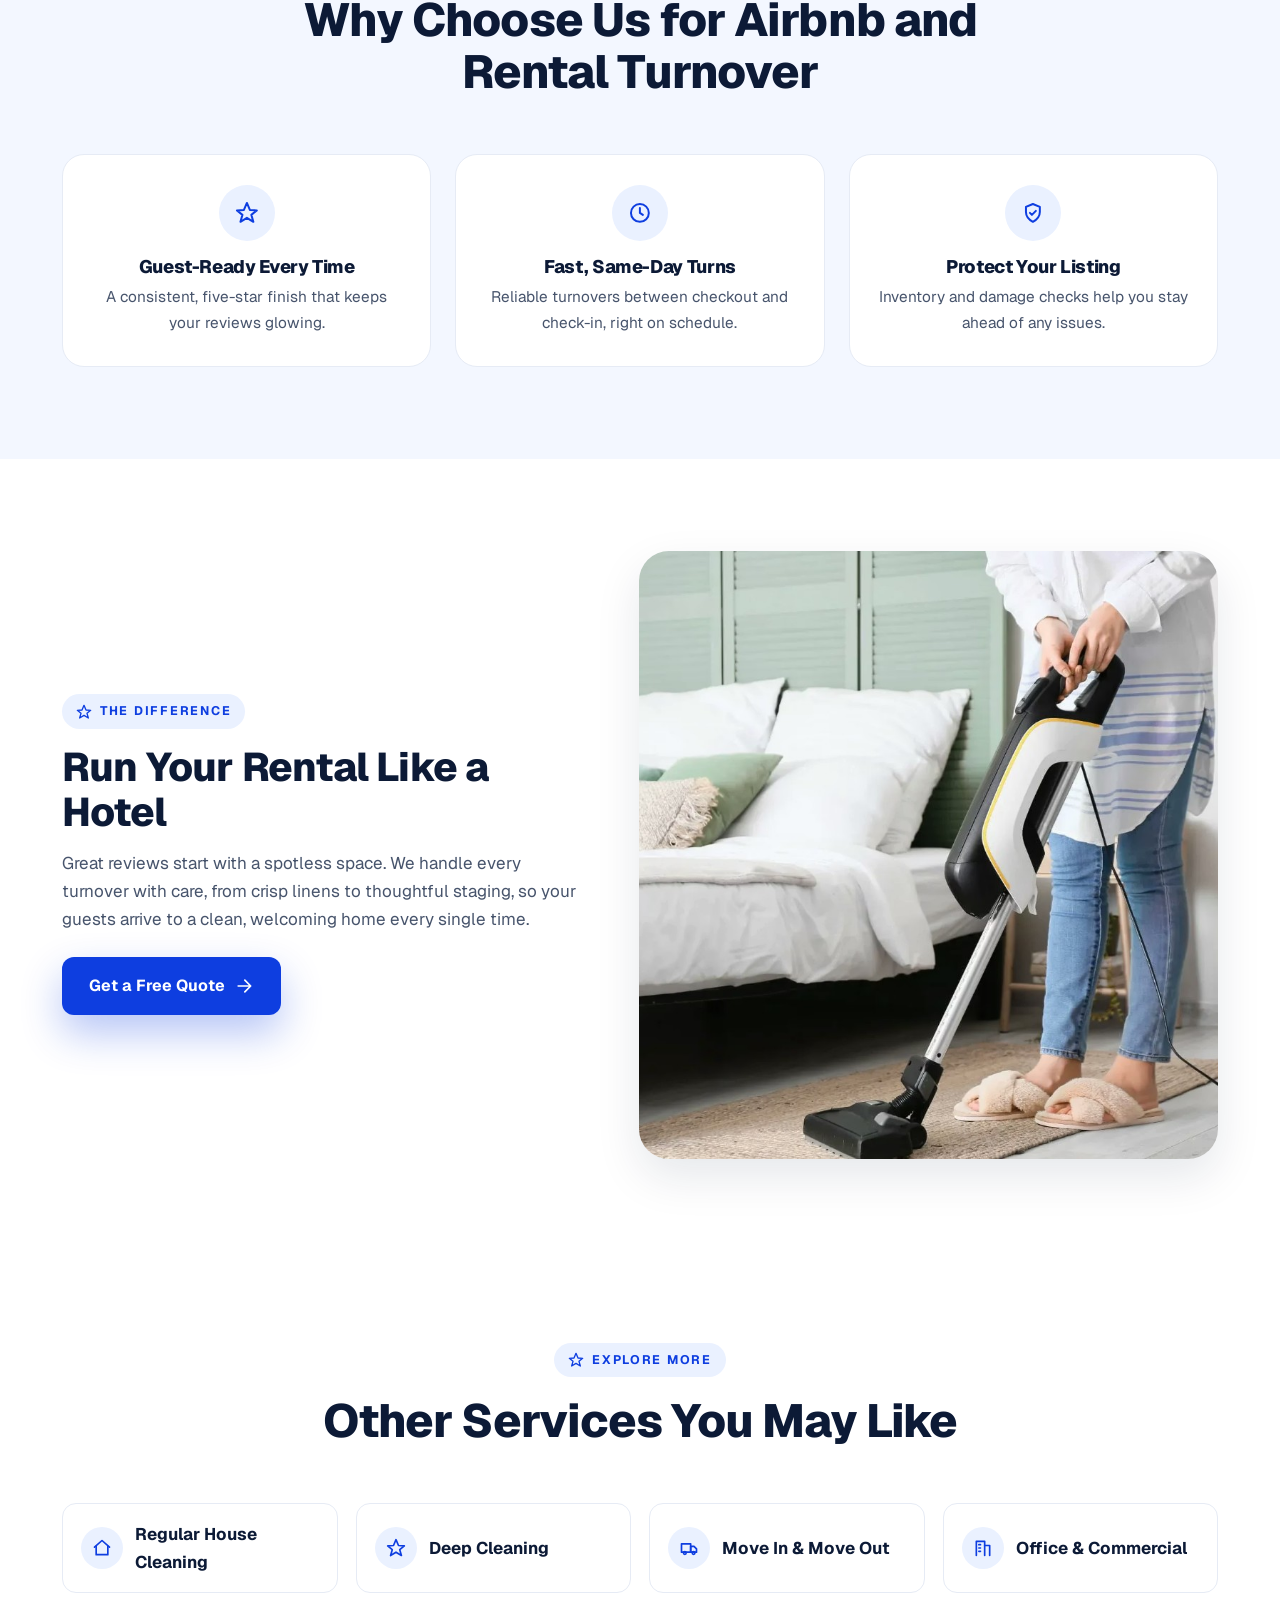
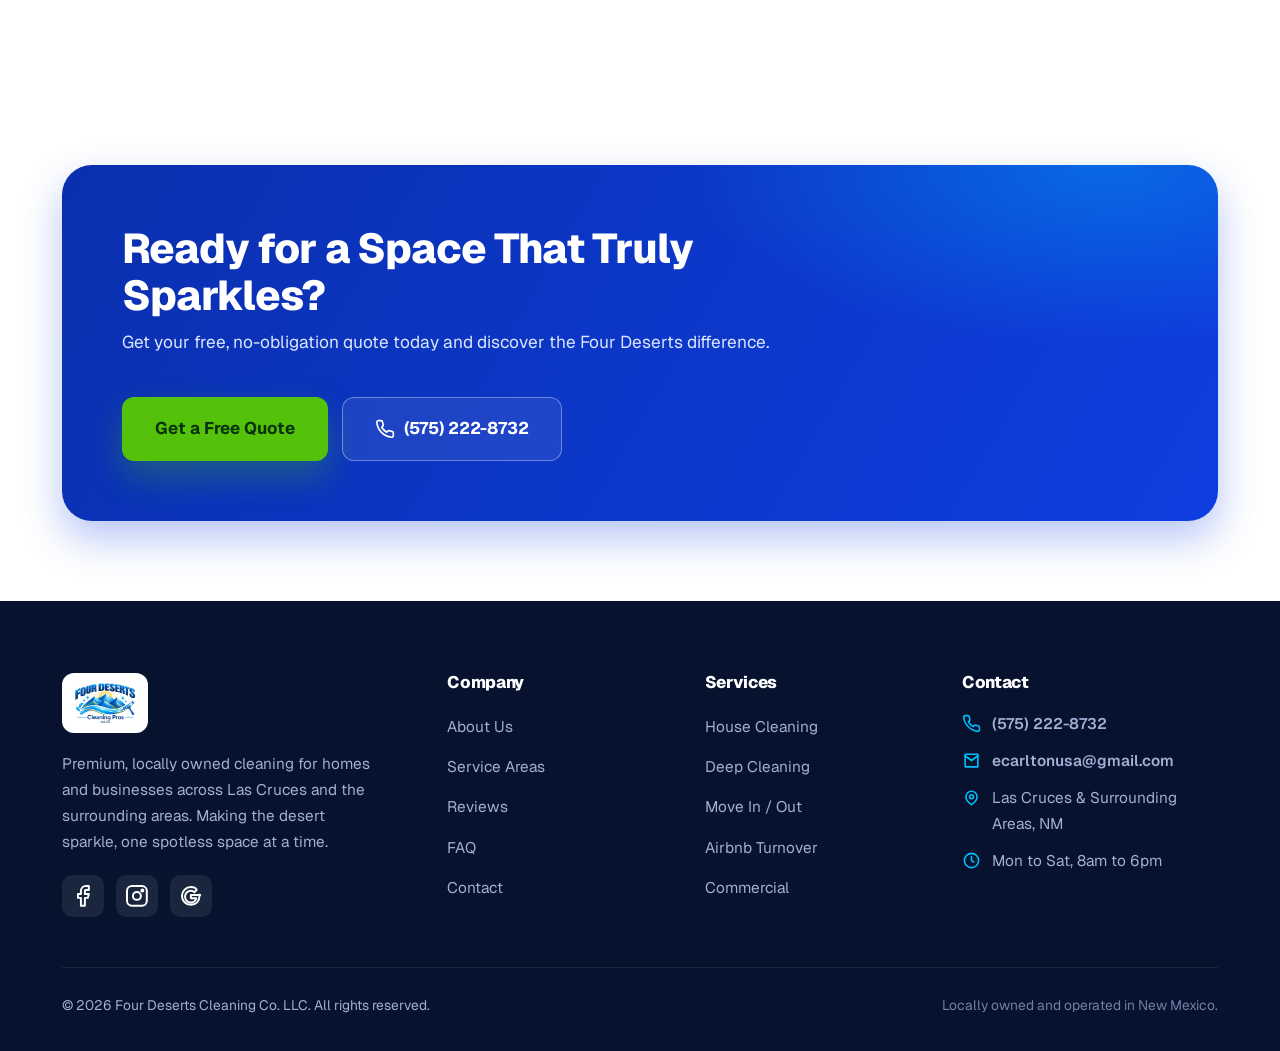
==== commit 74d8a232: "Update phone number to (575) 222-8732" ====
--- a/services/airbnb-turnover.html
+++ b/services/airbnb-turnover.html
@@ -35,7 +35,7 @@
     "provider": {
       "@type": "HomeAndConstructionBusiness",
       "name": "Four Deserts Cleaning Co. LLC",
-      "telephone": "+1-575-777-4266",
+      "telephone": "+1-575-222-8732",
       "email": "ecarltonusa@gmail.com",
       "areaServed": "Las Cruces, NM"
     },
@@ -49,7 +49,7 @@
   <div class="topbar">
     <div class="container">
       <div class="topbar-left">
-        <a href="tel:+15757774266" aria-label="Call Four Deserts Cleaning"><svg class="svg-icon" viewBox="0 0 24 24"><path d="M22 16.92v3a2 2 0 0 1-2.18 2 19.79 19.79 0 0 1-8.63-3.07 19.5 19.5 0 0 1-6-6 19.79 19.79 0 0 1-3.07-8.67A2 2 0 0 1 4.11 2h3a2 2 0 0 1 2 1.72c.13.96.36 1.9.7 2.81a2 2 0 0 1-.45 2.11L8.09 9.91a16 16 0 0 0 6 6l1.27-1.27a2 2 0 0 1 2.11-.45c.9.34 1.85.57 2.81.7A2 2 0 0 1 22 16.92z"/></svg><span>(575) 777-4266</span></a>
+        <a href="tel:+15752228732" aria-label="Call Four Deserts Cleaning"><svg class="svg-icon" viewBox="0 0 24 24"><path d="M22 16.92v3a2 2 0 0 1-2.18 2 19.79 19.79 0 0 1-8.63-3.07 19.5 19.5 0 0 1-6-6 19.79 19.79 0 0 1-3.07-8.67A2 2 0 0 1 4.11 2h3a2 2 0 0 1 2 1.72c.13.96.36 1.9.7 2.81a2 2 0 0 1-.45 2.11L8.09 9.91a16 16 0 0 0 6 6l1.27-1.27a2 2 0 0 1 2.11-.45c.9.34 1.85.57 2.81.7A2 2 0 0 1 22 16.92z"/></svg><span>(575) 222-8732</span></a>
         <span class="topbar-hours"><svg class="svg-icon" viewBox="0 0 24 24"><circle cx="12" cy="12" r="9"/><path d="M12 7v5l3 2"/></svg> Mon to Sat, 8am to 6pm</span>
       </div>
       <div class="topbar-socials">
@@ -90,7 +90,7 @@
           <a href="../index.html#faq">FAQ</a>
         </div>
         <div class="nav-cta">
-          <a href="tel:+15757774266" class="nav-phone"><svg class="svg-icon" viewBox="0 0 24 24"><path d="M22 16.92v3a2 2 0 0 1-2.18 2 19.79 19.79 0 0 1-8.63-3.07 19.5 19.5 0 0 1-6-6 19.79 19.79 0 0 1-3.07-8.67A2 2 0 0 1 4.11 2h3a2 2 0 0 1 2 1.72c.13.96.36 1.9.7 2.81a2 2 0 0 1-.45 2.11L8.09 9.91a16 16 0 0 0 6 6l1.27-1.27a2 2 0 0 1 2.11-.45c.9.34 1.85.57 2.81.7A2 2 0 0 1 22 16.92z"/></svg> (575) 777-4266</a>
+          <a href="tel:+15752228732" class="nav-phone"><svg class="svg-icon" viewBox="0 0 24 24"><path d="M22 16.92v3a2 2 0 0 1-2.18 2 19.79 19.79 0 0 1-8.63-3.07 19.5 19.5 0 0 1-6-6 19.79 19.79 0 0 1-3.07-8.67A2 2 0 0 1 4.11 2h3a2 2 0 0 1 2 1.72c.13.96.36 1.9.7 2.81a2 2 0 0 1-.45 2.11L8.09 9.91a16 16 0 0 0 6 6l1.27-1.27a2 2 0 0 1 2.11-.45c.9.34 1.85.57 2.81.7A2 2 0 0 1 22 16.92z"/></svg> (575) 222-8732</a>
           <a href="../index.html#contact" class="btn btn-primary">Get a Free Quote</a>
           <button class="menu-toggle" id="menuToggle" aria-label="Open menu" aria-expanded="false"><svg class="svg-icon" viewBox="0 0 24 24"><path d="M3 6h18M3 12h18M3 18h18"/></svg></button>
         </div>
@@ -123,7 +123,7 @@
     <a class="drawer-link" href="../index.html#faq">FAQ</a>
     <a class="drawer-link" href="../index.html#contact">Contact</a>
     <a href="../index.html#contact" class="btn btn-primary drawer-link-cta">Get a Free Quote</a>
-    <div class="drawer-contact">Call us anytime:<br /><a href="tel:+15757774266">(575) 777-4266</a></div>
+    <div class="drawer-contact">Call us anytime:<br /><a href="tel:+15752228732">(575) 222-8732</a></div>
   </aside>
 
   <section class="svc-hero">
@@ -141,7 +141,7 @@
         <p class="lead">Five-star turnovers between every guest. Fresh linens, a spotless finish, and hotel-quality presentation that earns glowing reviews for your listing.</p>
         <div class="svc-hero-actions">
           <a href="../index.html#contact" class="btn btn-primary btn-lg">Get a Free Quote <svg class="svg-icon" viewBox="0 0 24 24"><path d="M5 12h14M13 5l7 7-7 7"/></svg></a>
-          <a href="tel:+15757774266" class="btn btn-ghost btn-lg"><svg class="svg-icon" viewBox="0 0 24 24"><path d="M22 16.92v3a2 2 0 0 1-2.18 2 19.79 19.79 0 0 1-8.63-3.07 19.5 19.5 0 0 1-6-6 19.79 19.79 0 0 1-3.07-8.67A2 2 0 0 1 4.11 2h3a2 2 0 0 1 2 1.72c.13.96.36 1.9.7 2.81a2 2 0 0 1-.45 2.11L8.09 9.91a16 16 0 0 0 6 6l1.27-1.27a2 2 0 0 1 2.11-.45c.9.34 1.85.57 2.81.7A2 2 0 0 1 22 16.92z"/></svg> Call Us</a>
+          <a href="tel:+15752228732" class="btn btn-ghost btn-lg"><svg class="svg-icon" viewBox="0 0 24 24"><path d="M22 16.92v3a2 2 0 0 1-2.18 2 19.79 19.79 0 0 1-8.63-3.07 19.5 19.5 0 0 1-6-6 19.79 19.79 0 0 1-3.07-8.67A2 2 0 0 1 4.11 2h3a2 2 0 0 1 2 1.72c.13.96.36 1.9.7 2.81a2 2 0 0 1-.45 2.11L8.09 9.91a16 16 0 0 0 6 6l1.27-1.27a2 2 0 0 1 2.11-.45c.9.34 1.85.57 2.81.7A2 2 0 0 1 22 16.92z"/></svg> Call Us</a>
         </div>
       </div>
       <div class="svc-hero-media reveal">
@@ -240,7 +240,7 @@
         </div>
         <div class="cta-actions">
           <a href="../index.html#contact" class="btn btn-green btn-lg">Get a Free Quote</a>
-          <a href="tel:+15757774266" class="btn btn-outline-light btn-lg"><svg class="svg-icon" viewBox="0 0 24 24"><path d="M22 16.92v3a2 2 0 0 1-2.18 2 19.79 19.79 0 0 1-8.63-3.07 19.5 19.5 0 0 1-6-6 19.79 19.79 0 0 1-3.07-8.67A2 2 0 0 1 4.11 2h3a2 2 0 0 1 2 1.72c.13.96.36 1.9.7 2.81a2 2 0 0 1-.45 2.11L8.09 9.91a16 16 0 0 0 6 6l1.27-1.27a2 2 0 0 1 2.11-.45c.9.34 1.85.57 2.81.7A2 2 0 0 1 22 16.92z"/></svg> (575) 777-4266</a>
+          <a href="tel:+15752228732" class="btn btn-outline-light btn-lg"><svg class="svg-icon" viewBox="0 0 24 24"><path d="M22 16.92v3a2 2 0 0 1-2.18 2 19.79 19.79 0 0 1-8.63-3.07 19.5 19.5 0 0 1-6-6 19.79 19.79 0 0 1-3.07-8.67A2 2 0 0 1 4.11 2h3a2 2 0 0 1 2 1.72c.13.96.36 1.9.7 2.81a2 2 0 0 1-.45 2.11L8.09 9.91a16 16 0 0 0 6 6l1.27-1.27a2 2 0 0 1 2.11-.45c.9.34 1.85.57 2.81.7A2 2 0 0 1 22 16.92z"/></svg> (575) 222-8732</a>
         </div>
       </div>
     </div>
@@ -281,7 +281,7 @@
         <div>
           <h5>Contact</h5>
           <ul class="footer-contact">
-            <li><svg class="svg-icon" viewBox="0 0 24 24"><path d="M22 16.92v3a2 2 0 0 1-2.18 2 19.79 19.79 0 0 1-8.63-3.07 19.5 19.5 0 0 1-6-6 19.79 19.79 0 0 1-3.07-8.67A2 2 0 0 1 4.11 2h3a2 2 0 0 1 2 1.72c.13.96.36 1.9.7 2.81a2 2 0 0 1-.45 2.11L8.09 9.91a16 16 0 0 0 6 6l1.27-1.27a2 2 0 0 1 2.11-.45c.9.34 1.85.57 2.81.7A2 2 0 0 1 22 16.92z"/></svg><a href="tel:+15757774266">(575) 777-4266</a></li>
+            <li><svg class="svg-icon" viewBox="0 0 24 24"><path d="M22 16.92v3a2 2 0 0 1-2.18 2 19.79 19.79 0 0 1-8.63-3.07 19.5 19.5 0 0 1-6-6 19.79 19.79 0 0 1-3.07-8.67A2 2 0 0 1 4.11 2h3a2 2 0 0 1 2 1.72c.13.96.36 1.9.7 2.81a2 2 0 0 1-.45 2.11L8.09 9.91a16 16 0 0 0 6 6l1.27-1.27a2 2 0 0 1 2.11-.45c.9.34 1.85.57 2.81.7A2 2 0 0 1 22 16.92z"/></svg><a href="tel:+15752228732">(575) 222-8732</a></li>
             <li><svg class="svg-icon" viewBox="0 0 24 24"><path d="M4 4h16v16H4z"/><path d="m4 6 8 6 8-6"/></svg><a href="mailto:ecarltonusa@gmail.com">ecarltonusa@gmail.com</a></li>
             <li><svg class="svg-icon" viewBox="0 0 24 24"><path d="M12 21s-7-4.5-7-10a7 7 0 0 1 14 0c0 5.5-7 10-7 10z"/><circle cx="12" cy="11" r="2.5"/></svg>Las Cruces &amp; Surrounding Areas, NM</li>
             <li><svg class="svg-icon" viewBox="0 0 24 24"><circle cx="12" cy="12" r="9"/><path d="M12 7v5l3 2"/></svg>Mon to Sat, 8am to 6pm</li>
--- a/assets/css/styles.css
+++ b/assets/css/styles.css
@@ -1931,3 +1931,90 @@
     padding: 36px 0 56px;
   }
 }
+
+/* =========================================================
+   Contact bar + BookingKoala embed
+   ========================================================= */
+.contact-bar {
+  display: grid;
+  grid-template-columns: repeat(4, 1fr);
+  gap: 18px;
+  margin-bottom: 40px;
+}
+
+.contact-chip {
+  display: flex;
+  align-items: center;
+  gap: 14px;
+  background: #fff;
+  border: 1px solid var(--line);
+  border-radius: 16px;
+  padding: 18px 20px;
+  transition: border-color 0.2s ease, transform 0.2s ease,
+    box-shadow 0.2s ease;
+  min-width: 0;
+}
+
+a.contact-chip:hover {
+  border-color: var(--brand);
+  transform: translateY(-3px);
+  box-shadow: var(--shadow-sm);
+}
+
+.contact-chip .icon-circle {
+  background: var(--bg-soft-2);
+  color: var(--brand);
+}
+
+.contact-chip .chip-text {
+  min-width: 0;
+}
+
+.contact-chip small {
+  display: block;
+  color: var(--muted);
+  font-weight: 700;
+  text-transform: uppercase;
+  letter-spacing: 0.06em;
+  font-size: 0.7rem;
+}
+
+.contact-chip .val {
+  display: block;
+  color: var(--ink);
+  font-weight: 700;
+  font-size: 1rem;
+  overflow: hidden;
+  text-overflow: ellipsis;
+  white-space: nowrap;
+}
+
+.booking-embed {
+  background: #fff;
+  border: 1px solid var(--line);
+  border-radius: var(--radius-xl);
+  box-shadow: var(--shadow);
+  overflow: hidden;
+  padding: 8px;
+}
+
+.booking-embed iframe {
+  display: block;
+  width: 100%;
+  border-radius: calc(var(--radius-xl) - 8px);
+}
+
+@media (max-width: 1024px) {
+  .contact-bar {
+    grid-template-columns: repeat(2, 1fr);
+  }
+}
+
+@media (max-width: 680px) {
+  .contact-bar {
+    grid-template-columns: 1fr;
+  }
+  .booking-embed {
+    padding: 6px;
+  }
+}
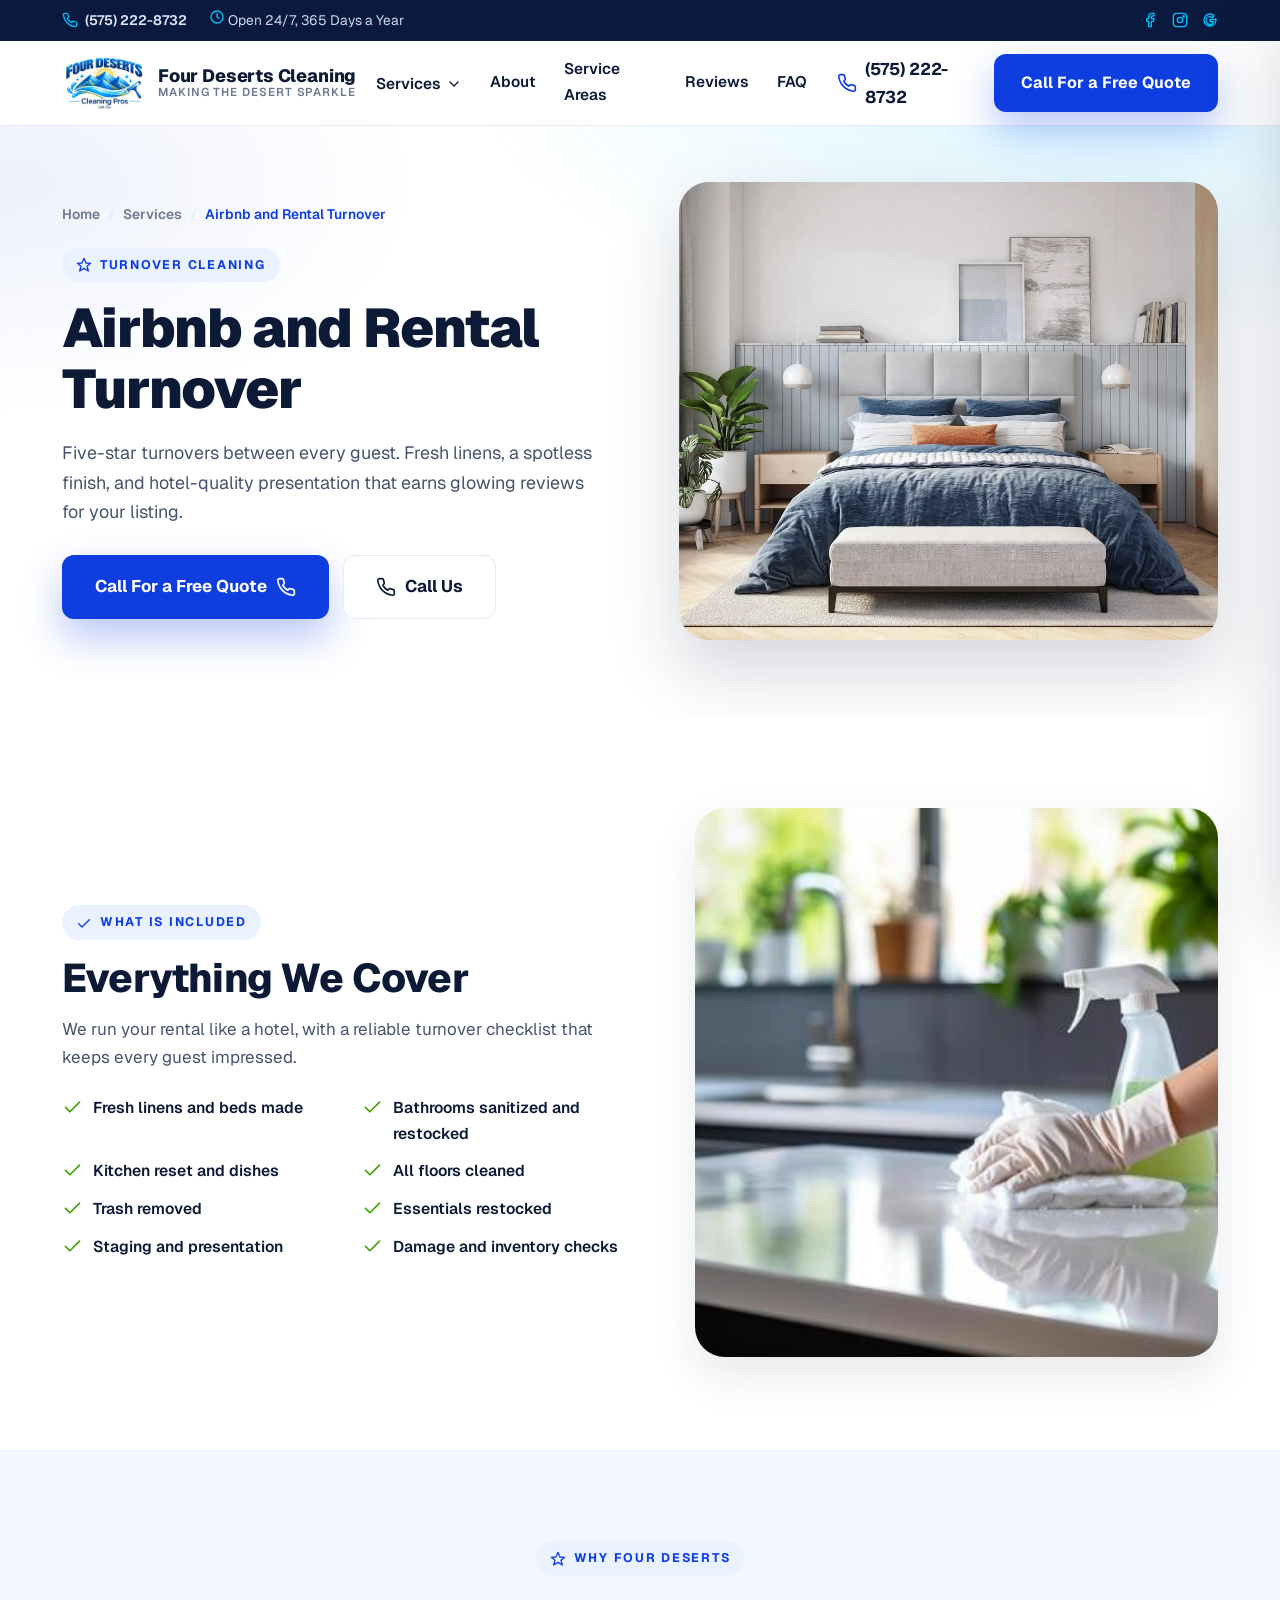
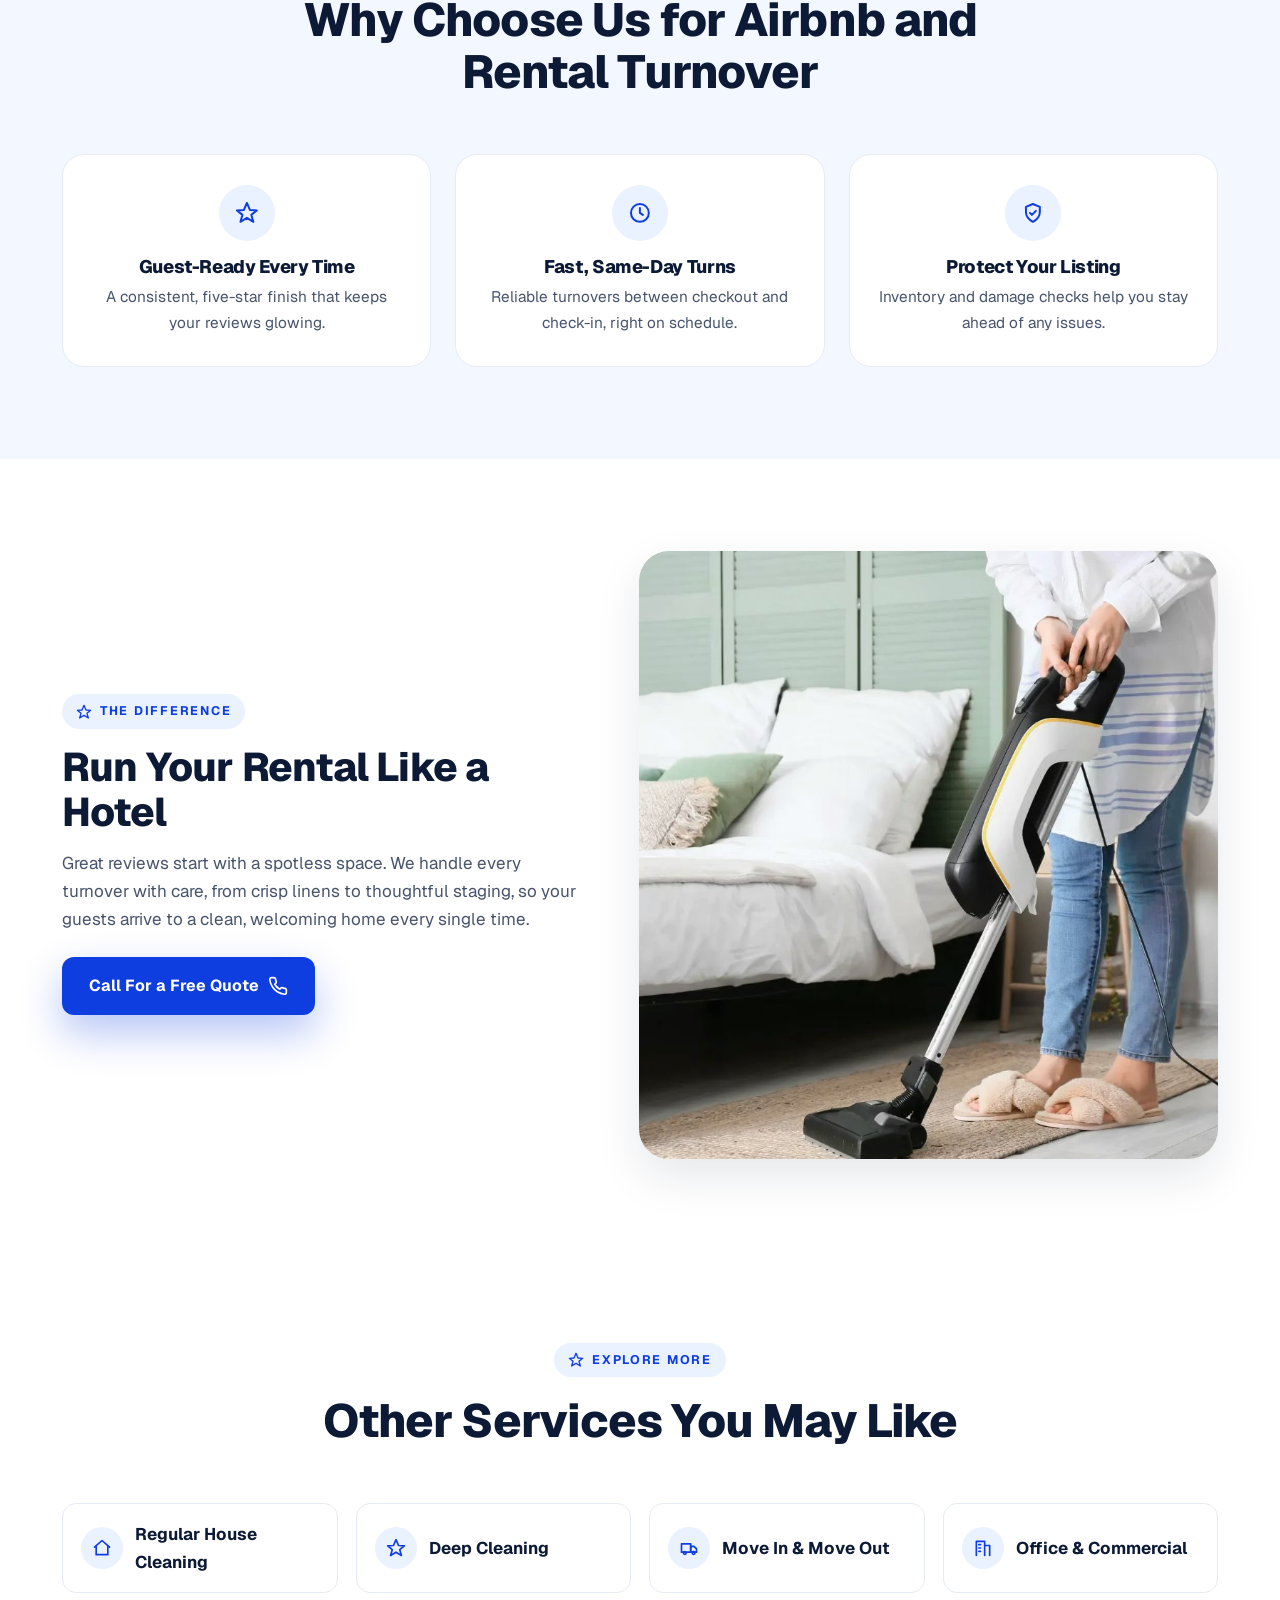
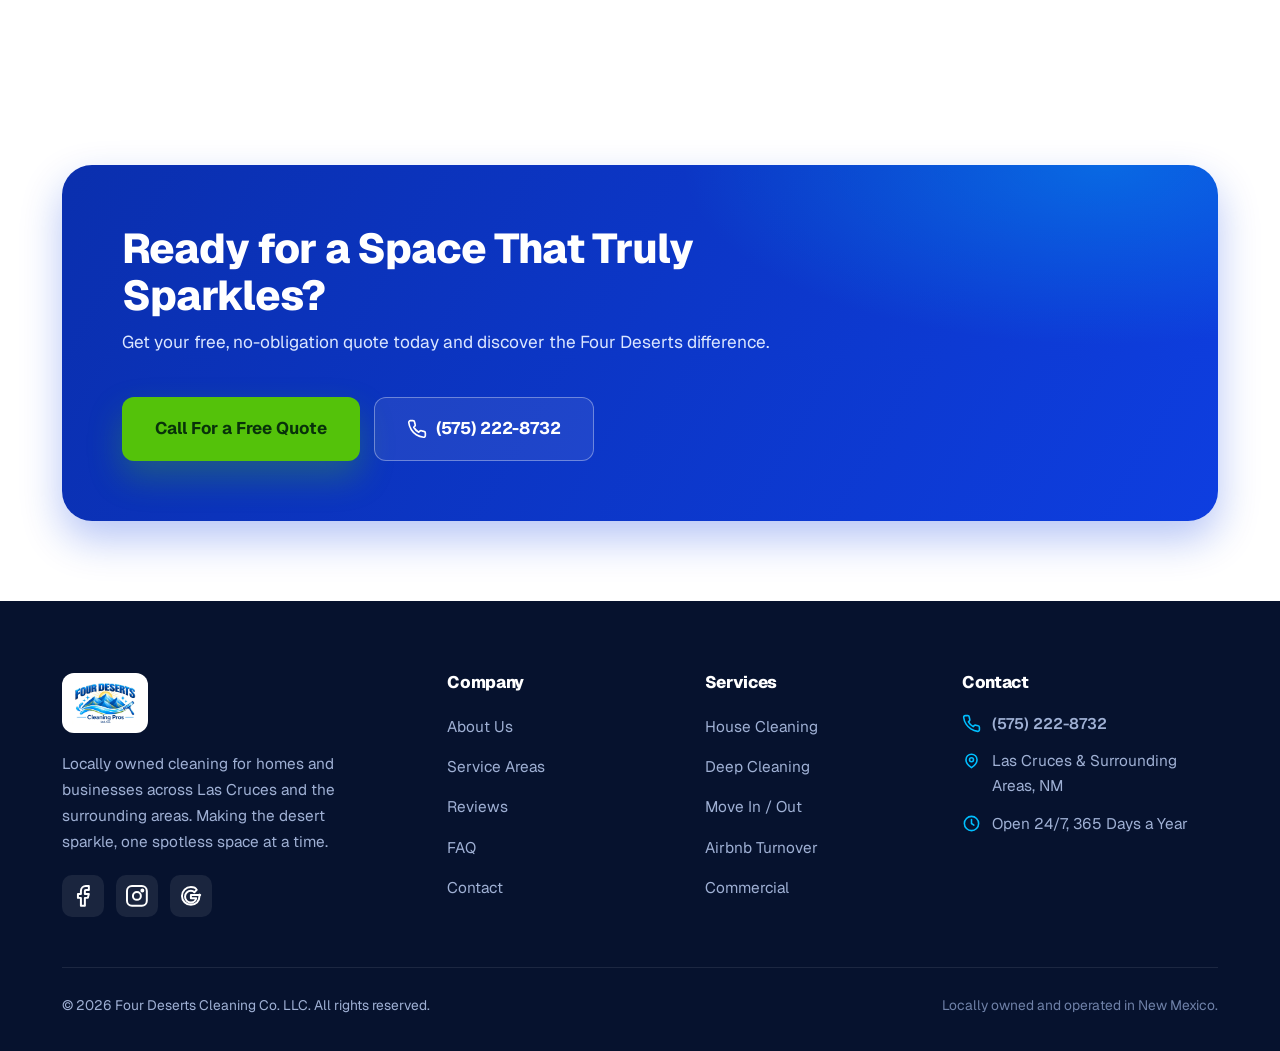
==== commit 5c6b46fb: "Remove BookingKoala and email, make all CTAs call the business line, drop premium/bespoke wording, a" ====
--- a/services/airbnb-turnover.html
+++ b/services/airbnb-turnover.html
@@ -36,7 +36,6 @@
       "@type": "HomeAndConstructionBusiness",
       "name": "Four Deserts Cleaning Co. LLC",
       "telephone": "+1-575-222-8732",
-      "email": "ecarltonusa@gmail.com",
       "areaServed": "Las Cruces, NM"
     },
     "areaServed": { "@type": "City", "name": "Las Cruces" },
@@ -50,7 +49,7 @@
     <div class="container">
       <div class="topbar-left">
         <a href="tel:+15752228732" aria-label="Call Four Deserts Cleaning"><svg class="svg-icon" viewBox="0 0 24 24"><path d="M22 16.92v3a2 2 0 0 1-2.18 2 19.79 19.79 0 0 1-8.63-3.07 19.5 19.5 0 0 1-6-6 19.79 19.79 0 0 1-3.07-8.67A2 2 0 0 1 4.11 2h3a2 2 0 0 1 2 1.72c.13.96.36 1.9.7 2.81a2 2 0 0 1-.45 2.11L8.09 9.91a16 16 0 0 0 6 6l1.27-1.27a2 2 0 0 1 2.11-.45c.9.34 1.85.57 2.81.7A2 2 0 0 1 22 16.92z"/></svg><span>(575) 222-8732</span></a>
-        <span class="topbar-hours"><svg class="svg-icon" viewBox="0 0 24 24"><circle cx="12" cy="12" r="9"/><path d="M12 7v5l3 2"/></svg> Mon to Sat, 8am to 6pm</span>
+        <span class="topbar-hours"><svg class="svg-icon" viewBox="0 0 24 24"><circle cx="12" cy="12" r="9"/><path d="M12 7v5l3 2"/></svg> Open 24/7, 365 Days a Year</span>
       </div>
       <div class="topbar-socials">
         <a href="https://www.facebook.com/" target="_blank" rel="noopener" aria-label="Facebook"><svg class="svg-icon" fill="currentColor" stroke="none" viewBox="0 0 24 24"><path d="M18 2h-3a5 5 0 0 0-5 5v3H7v4h3v8h4v-8h3l1-4h-4V7a1 1 0 0 1 1-1h3z"/></svg></a>
@@ -91,7 +90,7 @@
         </div>
         <div class="nav-cta">
           <a href="tel:+15752228732" class="nav-phone"><svg class="svg-icon" viewBox="0 0 24 24"><path d="M22 16.92v3a2 2 0 0 1-2.18 2 19.79 19.79 0 0 1-8.63-3.07 19.5 19.5 0 0 1-6-6 19.79 19.79 0 0 1-3.07-8.67A2 2 0 0 1 4.11 2h3a2 2 0 0 1 2 1.72c.13.96.36 1.9.7 2.81a2 2 0 0 1-.45 2.11L8.09 9.91a16 16 0 0 0 6 6l1.27-1.27a2 2 0 0 1 2.11-.45c.9.34 1.85.57 2.81.7A2 2 0 0 1 22 16.92z"/></svg> (575) 222-8732</a>
-          <a href="../index.html#contact" class="btn btn-primary">Get a Free Quote</a>
+          <a href="tel:+15752228732" class="btn btn-primary">Call For a Free Quote</a>
           <button class="menu-toggle" id="menuToggle" aria-label="Open menu" aria-expanded="false"><svg class="svg-icon" viewBox="0 0 24 24"><path d="M3 6h18M3 12h18M3 18h18"/></svg></button>
         </div>
       </nav>
@@ -122,7 +121,7 @@
     <a class="drawer-link" href="../index.html#reviews">Reviews</a>
     <a class="drawer-link" href="../index.html#faq">FAQ</a>
     <a class="drawer-link" href="../index.html#contact">Contact</a>
-    <a href="../index.html#contact" class="btn btn-primary drawer-link-cta">Get a Free Quote</a>
+    <a href="tel:+15752228732" class="btn btn-primary drawer-link-cta">Call For a Free Quote</a>
     <div class="drawer-contact">Call us anytime:<br /><a href="tel:+15752228732">(575) 222-8732</a></div>
   </aside>
 
@@ -140,7 +139,7 @@
         <h1>Airbnb and Rental Turnover</h1>
         <p class="lead">Five-star turnovers between every guest. Fresh linens, a spotless finish, and hotel-quality presentation that earns glowing reviews for your listing.</p>
         <div class="svc-hero-actions">
-          <a href="../index.html#contact" class="btn btn-primary btn-lg">Get a Free Quote <svg class="svg-icon" viewBox="0 0 24 24"><path d="M5 12h14M13 5l7 7-7 7"/></svg></a>
+          <a href="tel:+15752228732" class="btn btn-primary btn-lg">Call For a Free Quote <svg class="svg-icon" viewBox="0 0 24 24"><path d="M22 16.92v3a2 2 0 0 1-2.18 2 19.79 19.79 0 0 1-8.63-3.07 19.5 19.5 0 0 1-6-6 19.79 19.79 0 0 1-3.07-8.67A2 2 0 0 1 4.11 2h3a2 2 0 0 1 2 1.72c.13.96.36 1.9.7 2.81a2 2 0 0 1-.45 2.11L8.09 9.91a16 16 0 0 0 6 6l1.27-1.27a2 2 0 0 1 2.11-.45c.9.34 1.85.57 2.81.7A2 2 0 0 1 22 16.92z"/></svg></a>
           <a href="tel:+15752228732" class="btn btn-ghost btn-lg"><svg class="svg-icon" viewBox="0 0 24 24"><path d="M22 16.92v3a2 2 0 0 1-2.18 2 19.79 19.79 0 0 1-8.63-3.07 19.5 19.5 0 0 1-6-6 19.79 19.79 0 0 1-3.07-8.67A2 2 0 0 1 4.11 2h3a2 2 0 0 1 2 1.72c.13.96.36 1.9.7 2.81a2 2 0 0 1-.45 2.11L8.09 9.91a16 16 0 0 0 6 6l1.27-1.27a2 2 0 0 1 2.11-.45c.9.34 1.85.57 2.81.7A2 2 0 0 1 22 16.92z"/></svg> Call Us</a>
         </div>
       </div>
@@ -210,7 +209,7 @@
         <h2>Run Your Rental Like a Hotel</h2>
         <p>Great reviews start with a spotless space. We handle every turnover with care, from crisp linens to thoughtful staging, so your guests arrive to a clean, welcoming home every single time.</p>
         <div class="svc-hero-actions">
-          <a href="../index.html#contact" class="btn btn-primary">Get a Free Quote <svg class="svg-icon" viewBox="0 0 24 24"><path d="M5 12h14M13 5l7 7-7 7"/></svg></a>
+          <a href="tel:+15752228732" class="btn btn-primary">Call For a Free Quote <svg class="svg-icon" viewBox="0 0 24 24"><path d="M22 16.92v3a2 2 0 0 1-2.18 2 19.79 19.79 0 0 1-8.63-3.07 19.5 19.5 0 0 1-6-6 19.79 19.79 0 0 1-3.07-8.67A2 2 0 0 1 4.11 2h3a2 2 0 0 1 2 1.72c.13.96.36 1.9.7 2.81a2 2 0 0 1-.45 2.11L8.09 9.91a16 16 0 0 0 6 6l1.27-1.27a2 2 0 0 1 2.11-.45c.9.34 1.85.57 2.81.7A2 2 0 0 1 22 16.92z"/></svg></a>
         </div>
       </div>
     </div>
@@ -239,7 +238,7 @@
           <p>Get your free, no-obligation quote today and discover the Four Deserts difference.</p>
         </div>
         <div class="cta-actions">
-          <a href="../index.html#contact" class="btn btn-green btn-lg">Get a Free Quote</a>
+          <a href="tel:+15752228732" class="btn btn-green btn-lg">Call For a Free Quote</a>
           <a href="tel:+15752228732" class="btn btn-outline-light btn-lg"><svg class="svg-icon" viewBox="0 0 24 24"><path d="M22 16.92v3a2 2 0 0 1-2.18 2 19.79 19.79 0 0 1-8.63-3.07 19.5 19.5 0 0 1-6-6 19.79 19.79 0 0 1-3.07-8.67A2 2 0 0 1 4.11 2h3a2 2 0 0 1 2 1.72c.13.96.36 1.9.7 2.81a2 2 0 0 1-.45 2.11L8.09 9.91a16 16 0 0 0 6 6l1.27-1.27a2 2 0 0 1 2.11-.45c.9.34 1.85.57 2.81.7A2 2 0 0 1 22 16.92z"/></svg> (575) 222-8732</a>
         </div>
       </div>
@@ -251,7 +250,7 @@
       <div class="footer-grid">
         <div class="footer-brand">
           <img src="../assets/images/logo.jpg" alt="Four Deserts Cleaning Co. logo" />
-          <p>Premium, locally owned cleaning for homes and businesses across Las Cruces and the surrounding areas. Making the desert sparkle, one spotless space at a time.</p>
+          <p>Locally owned cleaning for homes and businesses across Las Cruces and the surrounding areas. Making the desert sparkle, one spotless space at a time.</p>
           <div class="footer-socials">
             <a href="https://www.facebook.com/" target="_blank" rel="noopener" aria-label="Facebook"><svg class="svg-icon" viewBox="0 0 24 24" fill="currentColor" stroke="none"><path d="M18 2h-3a5 5 0 0 0-5 5v3H7v4h3v8h4v-8h3l1-4h-4V7a1 1 0 0 1 1-1h3z"/></svg></a>
             <a href="https://www.instagram.com/" target="_blank" rel="noopener" aria-label="Instagram"><svg class="svg-icon" viewBox="0 0 24 24" fill="currentColor" stroke="none"><rect x="2" y="2" width="20" height="20" rx="5" fill="none" stroke="currentColor"/><circle cx="12" cy="12" r="4" fill="none" stroke="currentColor"/><circle cx="17.5" cy="6.5" r="1"/></svg></a>
@@ -282,9 +281,9 @@
           <h5>Contact</h5>
           <ul class="footer-contact">
             <li><svg class="svg-icon" viewBox="0 0 24 24"><path d="M22 16.92v3a2 2 0 0 1-2.18 2 19.79 19.79 0 0 1-8.63-3.07 19.5 19.5 0 0 1-6-6 19.79 19.79 0 0 1-3.07-8.67A2 2 0 0 1 4.11 2h3a2 2 0 0 1 2 1.72c.13.96.36 1.9.7 2.81a2 2 0 0 1-.45 2.11L8.09 9.91a16 16 0 0 0 6 6l1.27-1.27a2 2 0 0 1 2.11-.45c.9.34 1.85.57 2.81.7A2 2 0 0 1 22 16.92z"/></svg><a href="tel:+15752228732">(575) 222-8732</a></li>
-            <li><svg class="svg-icon" viewBox="0 0 24 24"><path d="M4 4h16v16H4z"/><path d="m4 6 8 6 8-6"/></svg><a href="mailto:ecarltonusa@gmail.com">ecarltonusa@gmail.com</a></li>
+            
             <li><svg class="svg-icon" viewBox="0 0 24 24"><path d="M12 21s-7-4.5-7-10a7 7 0 0 1 14 0c0 5.5-7 10-7 10z"/><circle cx="12" cy="11" r="2.5"/></svg>Las Cruces &amp; Surrounding Areas, NM</li>
-            <li><svg class="svg-icon" viewBox="0 0 24 24"><circle cx="12" cy="12" r="9"/><path d="M12 7v5l3 2"/></svg>Mon to Sat, 8am to 6pm</li>
+            <li><svg class="svg-icon" viewBox="0 0 24 24"><circle cx="12" cy="12" r="9"/><path d="M12 7v5l3 2"/></svg>Open 24/7, 365 Days a Year</li>
           </ul>
         </div>
       </div>
--- a/assets/css/styles.css
+++ b/assets/css/styles.css
@@ -1933,13 +1933,18 @@
 }
 
 /* =========================================================
-   Contact bar + BookingKoala embed
+   Contact bar + call CTA
    ========================================================= */
 .contact-bar {
   display: grid;
-  grid-template-columns: repeat(4, 1fr);
+  grid-template-columns: repeat(3, 1fr);
   gap: 18px;
-  margin-bottom: 40px;
+  margin: 0 auto 36px;
+  max-width: 940px;
+}
+
+.contact-cta {
+  text-align: center;
 }
 
 .contact-chip {
@@ -1989,24 +1994,18 @@
   white-space: nowrap;
 }
 
-.booking-embed {
-  background: #fff;
-  border: 1px solid var(--line);
-  border-radius: var(--radius-xl);
+.charity-image {
+  margin-top: 16px;
+  width: 100%;
+  max-width: 420px;
+  border-radius: 16px;
   box-shadow: var(--shadow);
-  overflow: hidden;
-  padding: 8px;
-}
-
-.booking-embed iframe {
-  display: block;
-  width: 100%;
-  border-radius: calc(var(--radius-xl) - 8px);
 }
 
 @media (max-width: 1024px) {
   .contact-bar {
     grid-template-columns: repeat(2, 1fr);
+    max-width: 620px;
   }
 }
 
@@ -2014,7 +2013,4 @@
   .contact-bar {
     grid-template-columns: 1fr;
   }
-  .booking-embed {
-    padding: 6px;
-  }
-}
+}
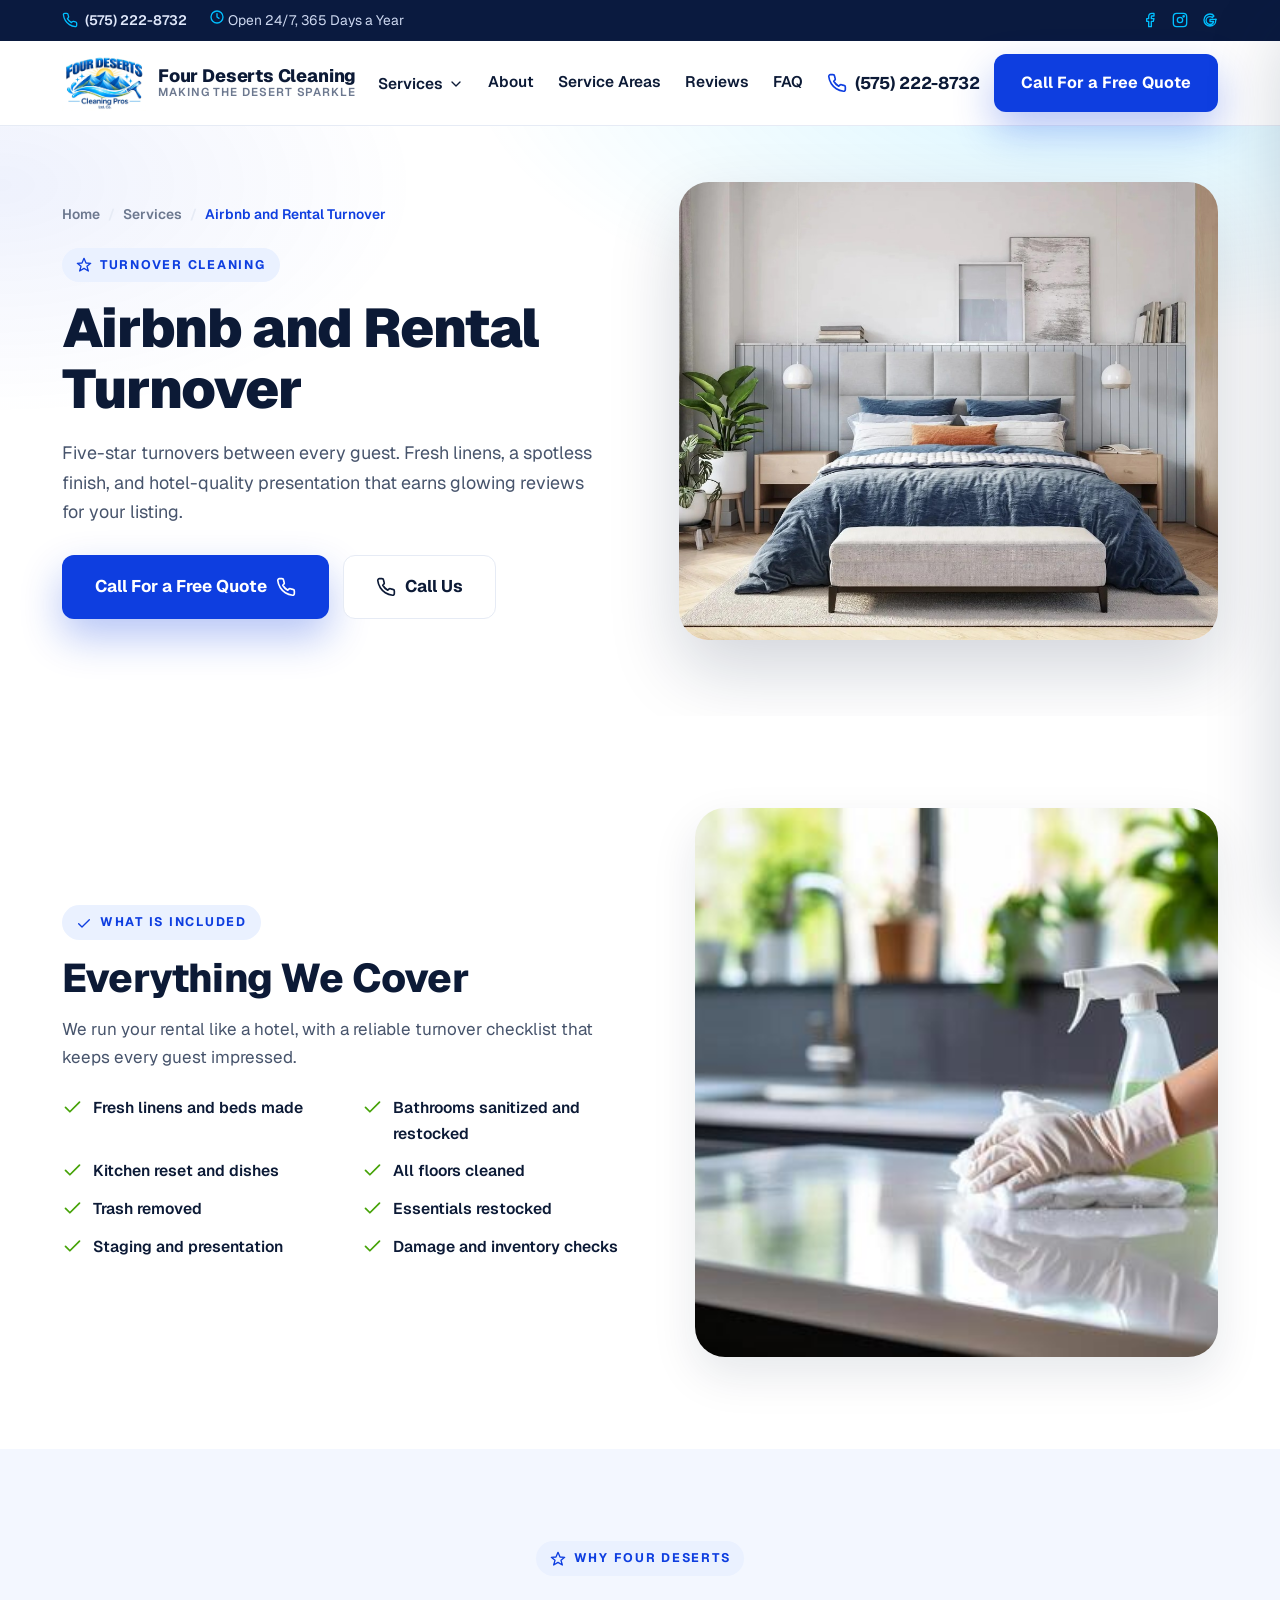
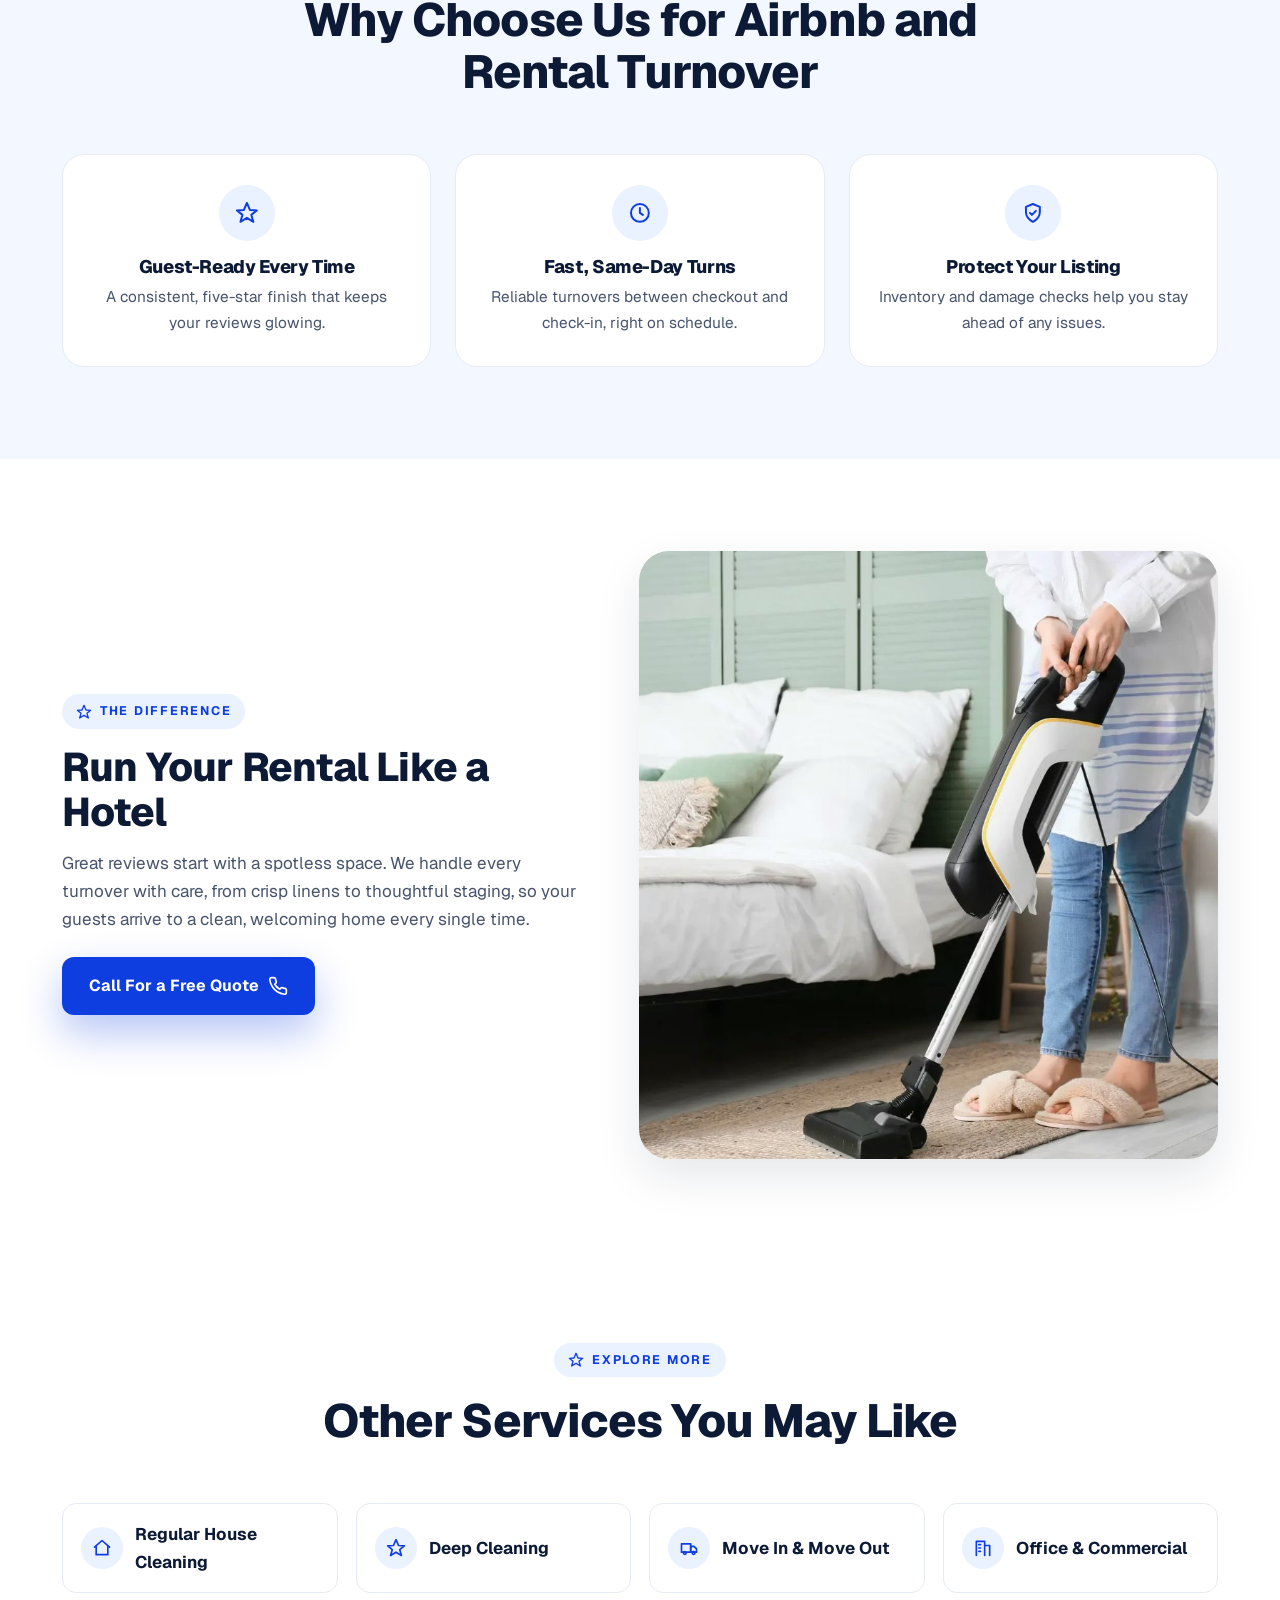
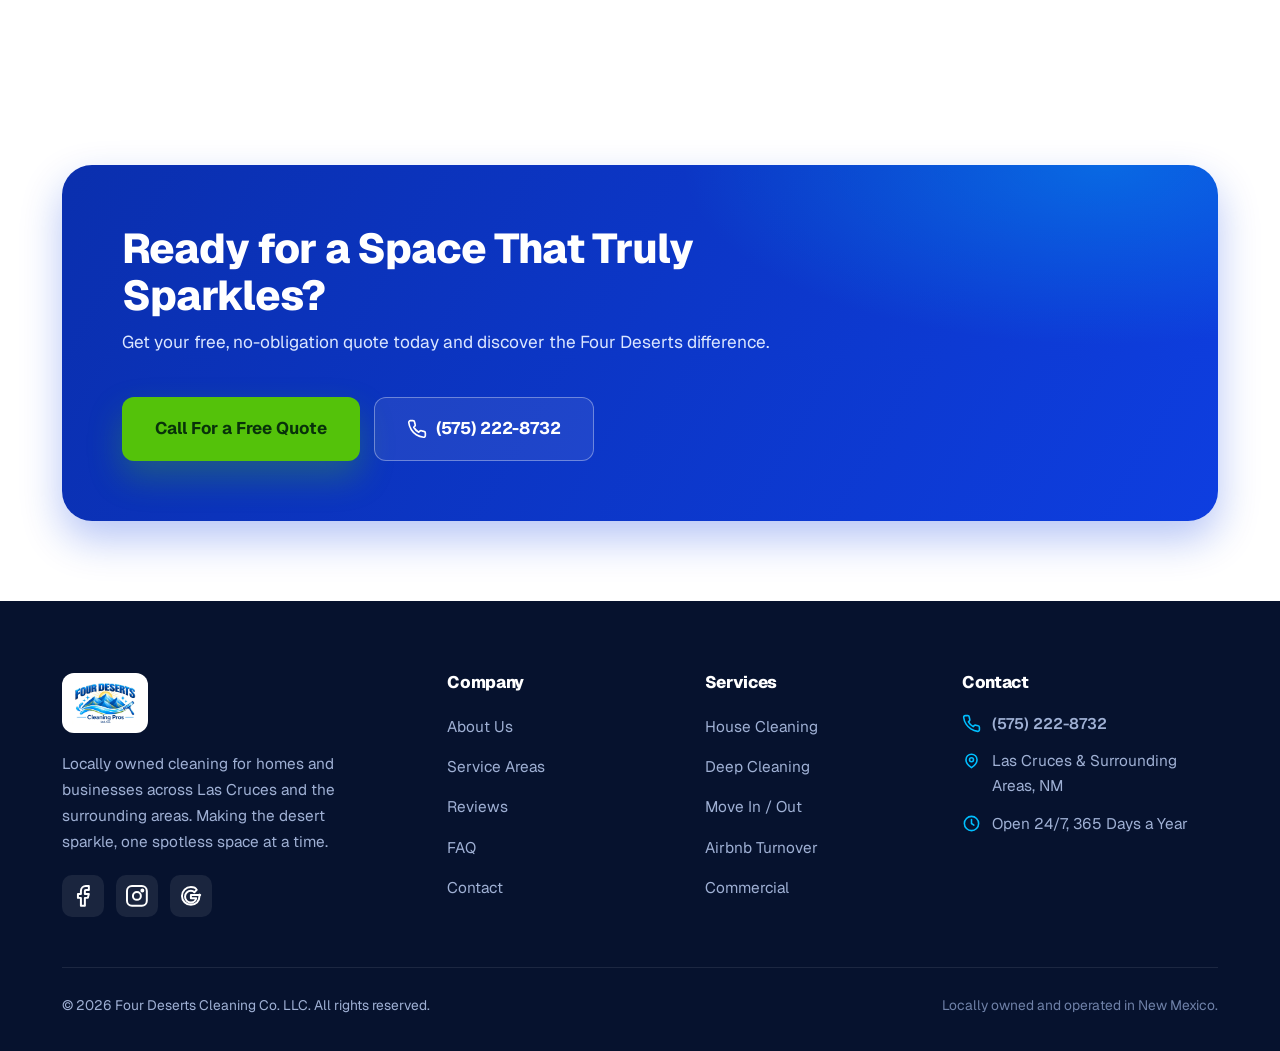
==== commit b965d3ce: "Add real social media links (Facebook, Instagram, Google)" ====
--- a/services/airbnb-turnover.html
+++ b/services/airbnb-turnover.html
@@ -1,4 +1,4 @@
-<!DOCTYPE html>
+﻿<!DOCTYPE html>
 <html lang="en">
 <head>
   <meta charset="utf-8" />
@@ -52,9 +52,9 @@
         <span class="topbar-hours"><svg class="svg-icon" viewBox="0 0 24 24"><circle cx="12" cy="12" r="9"/><path d="M12 7v5l3 2"/></svg> Open 24/7, 365 Days a Year</span>
       </div>
       <div class="topbar-socials">
-        <a href="https://www.facebook.com/" target="_blank" rel="noopener" aria-label="Facebook"><svg class="svg-icon" fill="currentColor" stroke="none" viewBox="0 0 24 24"><path d="M18 2h-3a5 5 0 0 0-5 5v3H7v4h3v8h4v-8h3l1-4h-4V7a1 1 0 0 1 1-1h3z"/></svg></a>
-        <a href="https://www.instagram.com/" target="_blank" rel="noopener" aria-label="Instagram"><svg class="svg-icon" viewBox="0 0 24 24" fill="currentColor" stroke="none"><rect x="2" y="2" width="20" height="20" rx="5" fill="none" stroke="currentColor"/><circle cx="12" cy="12" r="4" fill="none" stroke="currentColor"/><circle cx="17.5" cy="6.5" r="1"/></svg></a>
-        <a href="https://www.google.com/" target="_blank" rel="noopener" aria-label="Google"><svg class="svg-icon" viewBox="0 0 24 24" fill="currentColor" stroke="none"><path d="M21.35 11.1H12v3.2h5.35c-.25 1.5-1.75 4.4-5.35 4.4a5.9 5.9 0 0 1 0-11.8c1.7 0 2.85.72 3.5 1.35l2.4-2.3C16.9 3.9 14.7 3 12 3a9 9 0 1 0 0 18c5.2 0 8.65-3.65 8.65-8.8 0-.6-.07-1.05-.15-1.5z"/></svg></a>
+        <a href="https://www.facebook.com/profile.php?id=61594336485864" target="_blank" rel="noopener" aria-label="Facebook"><svg class="svg-icon" fill="currentColor" stroke="none" viewBox="0 0 24 24"><path d="M18 2h-3a5 5 0 0 0-5 5v3H7v4h3v8h4v-8h3l1-4h-4V7a1 1 0 0 1 1-1h3z"/></svg></a>
+        <a href="https://www.instagram.com/four_deserts_cleaning_pros_ltd/" target="_blank" rel="noopener" aria-label="Instagram"><svg class="svg-icon" viewBox="0 0 24 24" fill="currentColor" stroke="none"><rect x="2" y="2" width="20" height="20" rx="5" fill="none" stroke="currentColor"/><circle cx="12" cy="12" r="4" fill="none" stroke="currentColor"/><circle cx="17.5" cy="6.5" r="1"/></svg></a>
+        <a href="https://www.google.com/search?q=Four+Deserts+Cleaning+Pros+Ltd.+Co." target="_blank" rel="noopener" aria-label="Google"><svg class="svg-icon" viewBox="0 0 24 24" fill="currentColor" stroke="none"><path d="M21.35 11.1H12v3.2h5.35c-.25 1.5-1.75 4.4-5.35 4.4a5.9 5.9 0 0 1 0-11.8c1.7 0 2.85.72 3.5 1.35l2.4-2.3C16.9 3.9 14.7 3 12 3a9 9 0 1 0 0 18c5.2 0 8.65-3.65 8.65-8.8 0-.6-.07-1.05-.15-1.5z"/></svg></a>
       </div>
     </div>
   </div>
@@ -252,9 +252,9 @@
           <img src="../assets/images/logo.jpg" alt="Four Deserts Cleaning Co. logo" />
           <p>Locally owned cleaning for homes and businesses across Las Cruces and the surrounding areas. Making the desert sparkle, one spotless space at a time.</p>
           <div class="footer-socials">
-            <a href="https://www.facebook.com/" target="_blank" rel="noopener" aria-label="Facebook"><svg class="svg-icon" viewBox="0 0 24 24" fill="currentColor" stroke="none"><path d="M18 2h-3a5 5 0 0 0-5 5v3H7v4h3v8h4v-8h3l1-4h-4V7a1 1 0 0 1 1-1h3z"/></svg></a>
-            <a href="https://www.instagram.com/" target="_blank" rel="noopener" aria-label="Instagram"><svg class="svg-icon" viewBox="0 0 24 24" fill="currentColor" stroke="none"><rect x="2" y="2" width="20" height="20" rx="5" fill="none" stroke="currentColor"/><circle cx="12" cy="12" r="4" fill="none" stroke="currentColor"/><circle cx="17.5" cy="6.5" r="1"/></svg></a>
-            <a href="https://www.google.com/" target="_blank" rel="noopener" aria-label="Google"><svg class="svg-icon" viewBox="0 0 24 24" fill="currentColor" stroke="none"><path d="M21.35 11.1H12v3.2h5.35c-.25 1.5-1.75 4.4-5.35 4.4a5.9 5.9 0 0 1 0-11.8c1.7 0 2.85.72 3.5 1.35l2.4-2.3C16.9 3.9 14.7 3 12 3a9 9 0 1 0 0 18c5.2 0 8.65-3.65 8.65-8.8 0-.6-.07-1.05-.15-1.5z"/></svg></a>
+            <a href="https://www.facebook.com/profile.php?id=61594336485864" target="_blank" rel="noopener" aria-label="Facebook"><svg class="svg-icon" viewBox="0 0 24 24" fill="currentColor" stroke="none"><path d="M18 2h-3a5 5 0 0 0-5 5v3H7v4h3v8h4v-8h3l1-4h-4V7a1 1 0 0 1 1-1h3z"/></svg></a>
+            <a href="https://www.instagram.com/four_deserts_cleaning_pros_ltd/" target="_blank" rel="noopener" aria-label="Instagram"><svg class="svg-icon" viewBox="0 0 24 24" fill="currentColor" stroke="none"><rect x="2" y="2" width="20" height="20" rx="5" fill="none" stroke="currentColor"/><circle cx="12" cy="12" r="4" fill="none" stroke="currentColor"/><circle cx="17.5" cy="6.5" r="1"/></svg></a>
+            <a href="https://www.google.com/search?q=Four+Deserts+Cleaning+Pros+Ltd.+Co." target="_blank" rel="noopener" aria-label="Google"><svg class="svg-icon" viewBox="0 0 24 24" fill="currentColor" stroke="none"><path d="M21.35 11.1H12v3.2h5.35c-.25 1.5-1.75 4.4-5.35 4.4a5.9 5.9 0 0 1 0-11.8c1.7 0 2.85.72 3.5 1.35l2.4-2.3C16.9 3.9 14.7 3 12 3a9 9 0 1 0 0 18c5.2 0 8.65-3.65 8.65-8.8 0-.6-.07-1.05-.15-1.5z"/></svg></a>
           </div>
         </div>
         <div>
--- a/assets/css/styles.css
+++ b/assets/css/styles.css
@@ -344,13 +344,13 @@
 .nav {
   display: flex;
   align-items: center;
-  gap: 30px;
+  gap: 24px;
 }
 
 .nav-links {
   display: flex;
   align-items: center;
-  gap: 28px;
+  gap: 24px;
 }
 
 .nav-links a {
@@ -358,6 +358,7 @@
   font-weight: 600;
   color: var(--ink);
   transition: color 0.15s ease;
+  white-space: nowrap;
 }
 
 .nav-links a:hover {
@@ -376,6 +377,7 @@
   gap: 8px;
   font-weight: 700;
   color: var(--ink);
+  white-space: nowrap;
 }
 
 .nav-phone .svg-icon {
@@ -1434,7 +1436,7 @@
   }
 }
 
-@media (max-width: 900px) {
+@media (max-width: 1160px) {
   .nav-links,
   .nav-phone {
     display: none;
